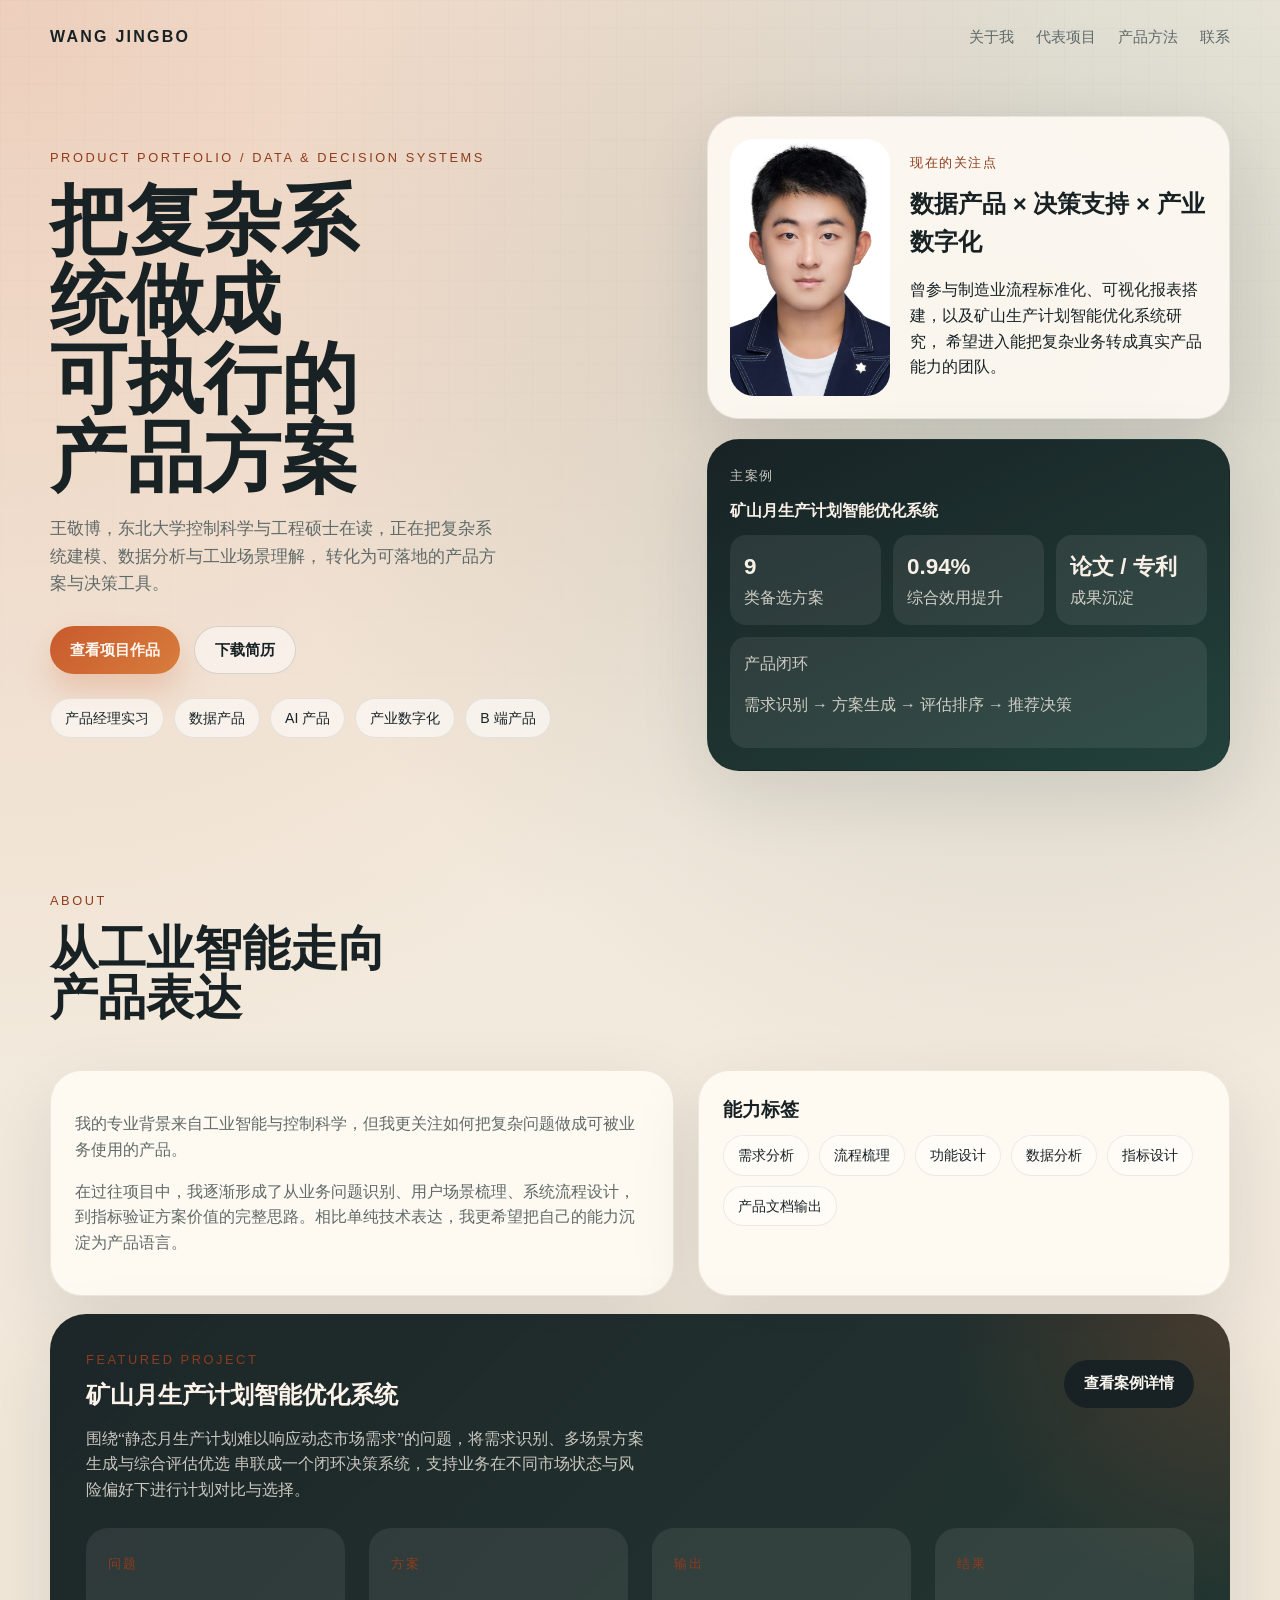
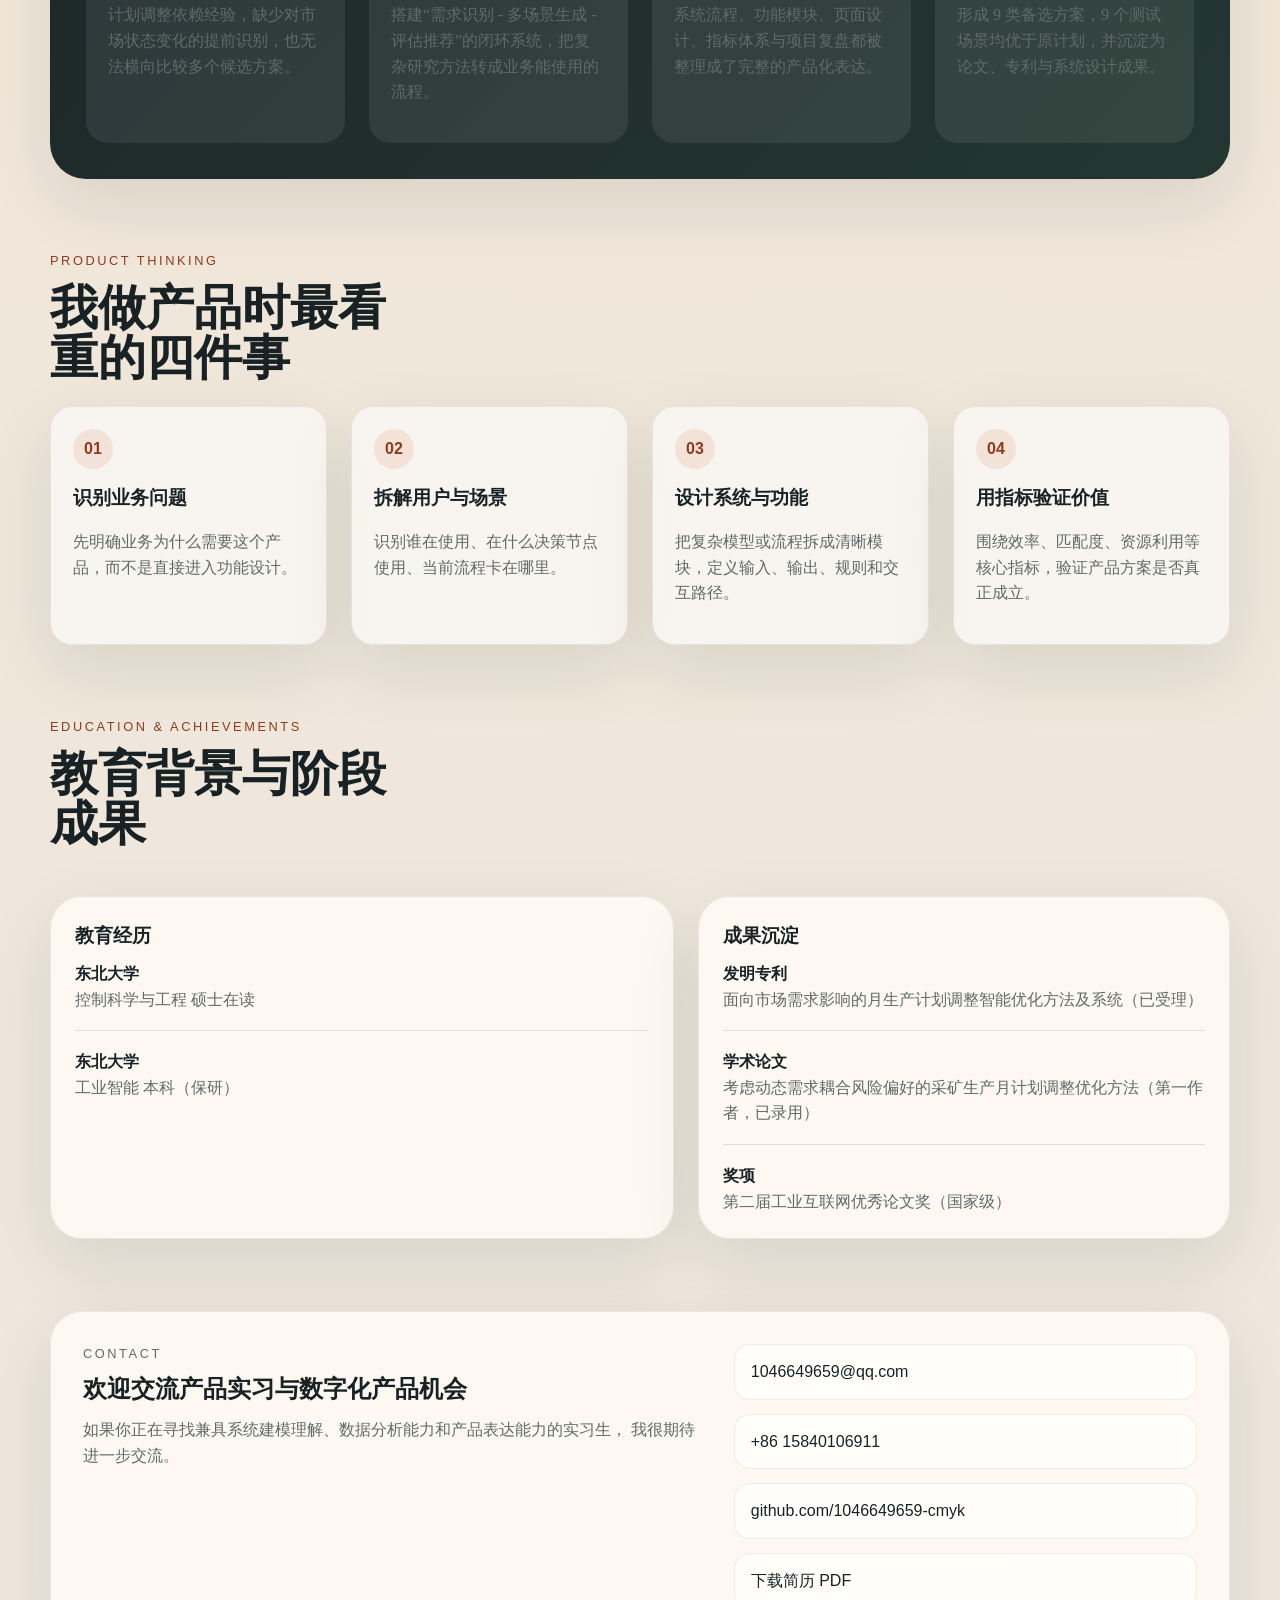
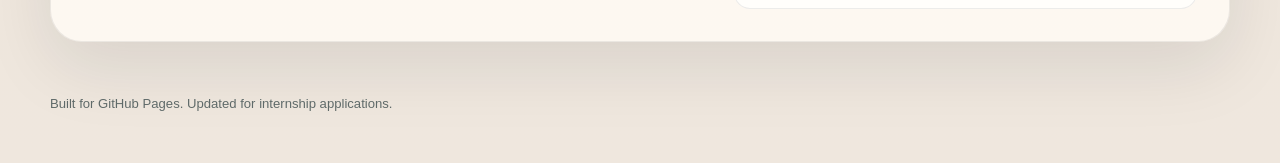
==== index.html @ a42368a0 "Initial portfolio site" ====
<!DOCTYPE html>
<html lang="zh-CN">
<head>
  <meta charset="UTF-8">
  <meta name="viewport" content="width=device-width, initial-scale=1.0">
  <title>王敬博 | 产品作品主页</title>
  <meta name="description" content="王敬博的产品作品主页，聚焦数据产品、AI 产品与产业数字化产品。">
  <link rel="stylesheet" href="styles.css">
</head>
<body class="site-home">
  <div class="page-shell">
    <header class="site-header">
      <a class="brand" href="#top">Wang Jingbo</a>
      <nav class="site-nav" aria-label="主导航">
        <a href="#about">关于我</a>
        <a href="#project">代表项目</a>
        <a href="#thinking">产品方法</a>
        <a href="#contact">联系</a>
      </nav>
    </header>

    <main id="top">
      <section class="hero section-grid">
        <div class="hero-copy">
          <p class="eyebrow">Product Portfolio / Data &amp; Decision Systems</p>
          <h1>把复杂系统做成<br>可执行的产品方案</h1>
          <p class="hero-summary">
            王敬博，东北大学控制科学与工程硕士在读，正在把复杂系统建模、数据分析与工业场景理解，
            转化为可落地的产品方案与决策工具。
          </p>
          <div class="hero-actions">
            <a class="button button-primary" href="#project">查看项目作品</a>
            <a class="button button-secondary" href="Resume.pdf" target="_blank" rel="noreferrer">下载简历</a>
          </div>
          <ul class="tag-list" aria-label="方向标签">
            <li>产品经理实习</li>
            <li>数据产品</li>
            <li>AI 产品</li>
            <li>产业数字化</li>
            <li>B 端产品</li>
          </ul>
        </div>

        <div class="hero-panel">
          <article class="profile-card">
            <img src="assets/images/headshot.jpg" alt="王敬博头像">
            <div>
              <p class="card-kicker">现在的关注点</p>
              <h2>数据产品 × 决策支持 × 产业数字化</h2>
              <p>
                曾参与制造业流程标准化、可视化报表搭建，以及矿山生产计划智能优化系统研究，
                希望进入能把复杂业务转成真实产品能力的团队。
              </p>
            </div>
          </article>

          <article class="signal-board">
            <div class="signal-card">
              <span>主案例</span>
              <strong>矿山月生产计划智能优化系统</strong>
            </div>
            <div class="metric-strip">
              <div>
                <strong>9</strong>
                <span>类备选方案</span>
              </div>
              <div>
                <strong>0.94%</strong>
                <span>综合效用提升</span>
              </div>
              <div>
                <strong>论文 / 专利</strong>
                <span>成果沉淀</span>
              </div>
            </div>
            <div class="flow-card">
              <span>产品闭环</span>
              <p>需求识别 → 方案生成 → 评估排序 → 推荐决策</p>
            </div>
          </article>
        </div>
      </section>

      <section class="section-grid content-section" id="about">
        <div class="section-intro">
          <p class="eyebrow">About</p>
          <h2>从工业智能走向产品表达</h2>
        </div>
        <div class="content-columns">
          <article class="text-card">
            <p>
              我的专业背景来自工业智能与控制科学，但我更关注如何把复杂问题做成可被业务使用的产品。
            </p>
            <p>
              在过往项目中，我逐渐形成了从业务问题识别、用户场景梳理、系统流程设计，
              到指标验证方案价值的完整思路。相比单纯技术表达，我更希望把自己的能力沉淀为产品语言。
            </p>
          </article>
          <article class="skills-card">
            <h3>能力标签</h3>
            <ul class="skill-grid">
              <li>需求分析</li>
              <li>流程梳理</li>
              <li>功能设计</li>
              <li>数据分析</li>
              <li>指标设计</li>
              <li>产品文档输出</li>
            </ul>
          </article>
        </div>
      </section>

      <section class="featured-project" id="project">
        <div class="featured-header">
          <div>
            <p class="eyebrow">Featured Project</p>
            <h2>矿山月生产计划智能优化系统</h2>
          </div>
          <a class="button button-dark" href="projects/mining-case.html">查看案例详情</a>
        </div>
        <p class="featured-summary">
          围绕“静态月生产计划难以响应动态市场需求”的问题，将需求识别、多场景方案生成与综合评估优选
          串联成一个闭环决策系统，支持业务在不同市场状态与风险偏好下进行计划对比与选择。
        </p>
        <div class="project-grid">
          <article>
            <span>问题</span>
            <p>计划调整依赖经验，缺少对市场状态变化的提前识别，也无法横向比较多个候选方案。</p>
          </article>
          <article>
            <span>方案</span>
            <p>搭建“需求识别 - 多场景生成 - 评估推荐”的闭环系统，把复杂研究方法转成业务能使用的流程。</p>
          </article>
          <article>
            <span>输出</span>
            <p>系统流程、功能模块、页面设计、指标体系与项目复盘都被整理成了完整的产品化表达。</p>
          </article>
          <article>
            <span>结果</span>
            <p>形成 9 类备选方案，9 个测试场景均优于原计划，并沉淀为论文、专利与系统设计成果。</p>
          </article>
        </div>
      </section>

      <section class="content-section" id="thinking">
        <div class="section-intro">
          <p class="eyebrow">Product Thinking</p>
          <h2>我做产品时最看重的四件事</h2>
        </div>
        <div class="thinking-grid">
          <article>
            <span>01</span>
            <h3>识别业务问题</h3>
            <p>先明确业务为什么需要这个产品，而不是直接进入功能设计。</p>
          </article>
          <article>
            <span>02</span>
            <h3>拆解用户与场景</h3>
            <p>识别谁在使用、在什么决策节点使用、当前流程卡在哪里。</p>
          </article>
          <article>
            <span>03</span>
            <h3>设计系统与功能</h3>
            <p>把复杂模型或流程拆成清晰模块，定义输入、输出、规则和交互路径。</p>
          </article>
          <article>
            <span>04</span>
            <h3>用指标验证价值</h3>
            <p>围绕效率、匹配度、资源利用等核心指标，验证产品方案是否真正成立。</p>
          </article>
        </div>
      </section>

      <section class="section-grid content-section">
        <div class="section-intro">
          <p class="eyebrow">Education &amp; Achievements</p>
          <h2>教育背景与阶段成果</h2>
        </div>
        <div class="content-columns">
          <article class="timeline-card">
            <h3>教育经历</h3>
            <div class="timeline-item">
              <strong>东北大学</strong>
              <span>控制科学与工程 硕士在读</span>
            </div>
            <div class="timeline-item">
              <strong>东北大学</strong>
              <span>工业智能 本科（保研）</span>
            </div>
          </article>
          <article class="timeline-card">
            <h3>成果沉淀</h3>
            <div class="timeline-item">
              <strong>发明专利</strong>
              <span>面向市场需求影响的月生产计划调整智能优化方法及系统（已受理）</span>
            </div>
            <div class="timeline-item">
              <strong>学术论文</strong>
              <span>考虑动态需求耦合风险偏好的采矿生产月计划调整优化方法（第一作者，已录用）</span>
            </div>
            <div class="timeline-item">
              <strong>奖项</strong>
              <span>第二届工业互联网优秀论文奖（国家级）</span>
            </div>
          </article>
        </div>
      </section>

      <section class="contact-panel" id="contact">
        <div>
          <p class="eyebrow">Contact</p>
          <h2>欢迎交流产品实习与数字化产品机会</h2>
          <p>
            如果你正在寻找兼具系统建模理解、数据分析能力和产品表达能力的实习生，
            我很期待进一步交流。
          </p>
        </div>
        <div class="contact-list">
          <a href="mailto:1046649659@qq.com">1046649659@qq.com</a>
          <a href="tel:+8615840106911">+86 15840106911</a>
          <a href="https://github.com/1046649659-cmyk" target="_blank" rel="noreferrer">github.com/1046649659-cmyk</a>
          <a href="Resume.pdf" target="_blank" rel="noreferrer">下载简历 PDF</a>
        </div>
      </section>
    </main>

    <footer class="site-footer">
      <p>Built for GitHub Pages. Updated for internship applications.</p>
    </footer>
  </div>
</body>
</html>
---- styles.css ----
:root {
  --bg: #f3ede3;
  --bg-soft: #faf6ef;
  --ink: #182225;
  --muted: #5f6a69;
  --line: rgba(24, 34, 37, 0.12);
  --card: rgba(255, 251, 244, 0.88);
  --accent: #c85a2d;
  --accent-deep: #8f3c1c;
  --accent-soft: rgba(200, 90, 45, 0.12);
  --forest: #23443c;
  --forest-soft: rgba(35, 68, 60, 0.12);
  --shadow: 0 24px 70px rgba(24, 34, 37, 0.1);
  --radius-xl: 32px;
  --radius-lg: 22px;
  --radius-md: 16px;
  --content-width: 1180px;
  --font-display: "Avenir Next", "PingFang SC", "Hiragino Sans GB", "Microsoft YaHei", sans-serif;
  --font-body: "Iowan Old Style", "Songti SC", "STSong", serif;
}

* {
  box-sizing: border-box;
}

html {
  scroll-behavior: smooth;
}

body {
  margin: 0;
  color: var(--ink);
  background:
    radial-gradient(circle at top left, rgba(200, 90, 45, 0.22), transparent 30%),
    radial-gradient(circle at 80% 10%, rgba(35, 68, 60, 0.18), transparent 24%),
    linear-gradient(180deg, #f7f0e4 0%, #f0e7d9 44%, #efe7de 100%);
  font-family: var(--font-body);
  line-height: 1.6;
}

body::before {
  content: "";
  position: fixed;
  inset: 0;
  background-image:
    linear-gradient(rgba(24, 34, 37, 0.04) 1px, transparent 1px),
    linear-gradient(90deg, rgba(24, 34, 37, 0.04) 1px, transparent 1px);
  background-size: 28px 28px;
  mask-image: linear-gradient(180deg, rgba(0, 0, 0, 0.32), transparent 90%);
  pointer-events: none;
}

a {
  color: inherit;
  text-decoration: none;
}

img {
  display: block;
  max-width: 100%;
}

.page-shell {
  width: min(calc(100% - 40px), var(--content-width));
  margin: 0 auto;
  position: relative;
  z-index: 1;
}

.site-header,
.hero,
.content-section,
.featured-project,
.contact-panel,
.case-hero,
.case-section,
.site-footer {
  animation: rise-in 680ms ease both;
}

.site-header {
  display: flex;
  justify-content: space-between;
  align-items: center;
  padding: 24px 0 10px;
}

.brand {
  font-family: var(--font-display);
  font-size: 1rem;
  font-weight: 800;
  letter-spacing: 0.14em;
  text-transform: uppercase;
}

.site-nav {
  display: flex;
  gap: 22px;
  font-family: var(--font-display);
  font-size: 0.95rem;
}

.site-nav a {
  position: relative;
  color: var(--muted);
}

.site-nav a::after {
  content: "";
  position: absolute;
  left: 0;
  bottom: -6px;
  width: 100%;
  height: 2px;
  background: var(--accent);
  transform: scaleX(0);
  transform-origin: left;
  transition: transform 220ms ease;
}

.site-nav a:hover::after,
.site-nav a:focus-visible::after {
  transform: scaleX(1);
}

.section-grid,
.content-columns,
.project-grid,
.thinking-grid,
.goal-grid,
.solution-grid,
.module-grid,
.case-columns {
  display: grid;
  gap: 24px;
}

.hero,
.case-hero {
  padding: 56px 0 48px;
  align-items: center;
}

.hero {
  grid-template-columns: 1.15fr 0.95fr;
}

.hero-copy h1,
.case-copy h1,
.section-intro h2,
.featured-header h2,
.contact-panel h2 {
  font-family: var(--font-display);
  margin: 0;
  line-height: 1.03;
}

.hero-copy h1 {
  font-size: clamp(2.8rem, 6vw, 5.5rem);
  max-width: 9ch;
}

.hero-summary,
.featured-summary,
.case-subtitle,
.contact-panel p,
.text-card p,
.flow-panel p,
.board-card p,
.project-grid p,
.thinking-grid p,
.goal-grid p,
.module-grid p,
.bullet-card li {
  color: var(--muted);
}

.eyebrow {
  margin: 0 0 12px;
  color: var(--accent-deep);
  font-family: var(--font-display);
  font-size: 0.8rem;
  letter-spacing: 0.2em;
  text-transform: uppercase;
}

.hero-summary {
  max-width: 52ch;
  margin: 18px 0 28px;
  font-size: 1.08rem;
}

.hero-actions {
  display: flex;
  flex-wrap: wrap;
  gap: 14px;
  margin-bottom: 24px;
}

.button {
  display: inline-flex;
  align-items: center;
  justify-content: center;
  min-height: 48px;
  padding: 0 20px;
  border-radius: 999px;
  font-family: var(--font-display);
  font-size: 0.95rem;
  font-weight: 700;
  transition: transform 180ms ease, box-shadow 180ms ease, background 180ms ease;
}

.button:hover,
.button:focus-visible {
  transform: translateY(-2px);
}

.button-primary {
  color: #fff7f0;
  background: linear-gradient(135deg, var(--accent), #d87d3c);
  box-shadow: 0 16px 30px rgba(200, 90, 45, 0.22);
}

.button-secondary {
  border: 1px solid rgba(24, 34, 37, 0.14);
  background: rgba(255, 255, 255, 0.5);
}

.button-dark {
  color: #f9f5ef;
  background: var(--ink);
}

.tag-list,
.skill-grid,
.contact-list,
.board-card ul,
.bullet-card ul {
  list-style: none;
  padding: 0;
  margin: 0;
}

.tag-list {
  display: flex;
  flex-wrap: wrap;
  gap: 10px;
}

.tag-list li,
.skill-grid li {
  padding: 8px 14px;
  border-radius: 999px;
  border: 1px solid rgba(24, 34, 37, 0.08);
  background: rgba(255, 255, 255, 0.55);
  font-family: var(--font-display);
  font-size: 0.88rem;
}

.hero-panel,
.case-board {
  display: grid;
  gap: 20px;
}

.profile-card,
.signal-board,
.text-card,
.skills-card,
.timeline-card,
.contact-panel,
.board-card,
.bullet-card,
.flow-panel {
  background: var(--card);
  border: 1px solid rgba(24, 34, 37, 0.08);
  border-radius: var(--radius-xl);
  box-shadow: var(--shadow);
}

.profile-card {
  display: grid;
  grid-template-columns: 160px 1fr;
  gap: 20px;
  padding: 22px;
}

.profile-card img {
  width: 100%;
  height: 100%;
  min-height: 220px;
  object-fit: cover;
  border-radius: 24px;
}

.card-kicker,
.signal-card span,
.project-grid span,
.goal-grid span,
.board-card span {
  display: inline-block;
  margin-bottom: 12px;
  color: var(--accent-deep);
  font-family: var(--font-display);
  font-size: 0.82rem;
  letter-spacing: 0.12em;
  text-transform: uppercase;
}

.profile-card h2,
.signal-card strong,
.text-card h3,
.skills-card h3,
.timeline-card h3,
.bullet-card h3,
.flow-panel h3 {
  margin: 0 0 10px;
  font-family: var(--font-display);
}

.signal-board {
  padding: 22px;
  background:
    linear-gradient(155deg, rgba(24, 34, 37, 0.95), rgba(35, 68, 60, 0.92)),
    var(--ink);
  color: #f8f0e6;
}

.signal-card strong,
.metric-strip strong,
.flow-card p {
  display: block;
}

.metric-strip {
  display: grid;
  grid-template-columns: repeat(3, 1fr);
  gap: 12px;
  margin: 12px 0;
}

.metric-strip div,
.flow-card {
  padding: 14px;
  border-radius: var(--radius-md);
  background: rgba(255, 255, 255, 0.08);
}

.metric-strip strong {
  font-family: var(--font-display);
  font-size: 1.4rem;
}

.metric-strip span,
.flow-card span,
.flow-card p,
.signal-board span {
  color: rgba(248, 240, 230, 0.8);
}

.content-section,
.featured-project,
.case-section {
  padding: 72px 0 0;
}

.section-intro {
  margin-bottom: 24px;
}

.section-intro h2 {
  font-size: clamp(1.9rem, 4vw, 3rem);
  max-width: 14ch;
}

.content-columns {
  grid-template-columns: 1.08fr 0.92fr;
}

.text-card,
.skills-card,
.timeline-card,
.bullet-card {
  padding: 24px;
}

.skill-grid {
  display: flex;
  flex-wrap: wrap;
  gap: 10px;
}

.featured-project {
  margin-top: 18px;
  padding: 36px;
  border-radius: 36px;
  background:
    radial-gradient(circle at top right, rgba(200, 90, 45, 0.22), transparent 22%),
    linear-gradient(135deg, rgba(24, 34, 37, 0.98), rgba(27, 47, 42, 0.96));
  color: #fbf3e9;
  box-shadow: var(--shadow);
}

.featured-header {
  display: flex;
  justify-content: space-between;
  align-items: end;
  gap: 16px;
}

.featured-summary {
  max-width: 70ch;
  margin: 18px 0 26px;
  color: rgba(251, 243, 233, 0.78);
}

.project-grid {
  grid-template-columns: repeat(4, 1fr);
}

.project-grid article,
.thinking-grid article,
.goal-grid article,
.solution-grid article,
.module-grid article {
  padding: 22px;
  border-radius: var(--radius-lg);
}

.project-grid article {
  background: rgba(255, 255, 255, 0.08);
}

.thinking-grid {
  grid-template-columns: repeat(4, 1fr);
}

.thinking-grid article {
  background: rgba(255, 255, 255, 0.56);
  border: 1px solid rgba(24, 34, 37, 0.08);
  box-shadow: var(--shadow);
}

.thinking-grid span {
  display: inline-flex;
  width: 40px;
  height: 40px;
  align-items: center;
  justify-content: center;
  border-radius: 50%;
  background: var(--accent-soft);
  color: var(--accent-deep);
  font-family: var(--font-display);
  font-weight: 800;
}

.thinking-grid h3,
.goal-grid strong,
.solution-grid strong,
.module-grid h3 {
  font-family: var(--font-display);
  margin: 14px 0 10px;
}

.timeline-item + .timeline-item {
  margin-top: 18px;
  padding-top: 18px;
  border-top: 1px solid var(--line);
}

.timeline-item strong,
.contact-list a,
.case-meta strong {
  display: block;
  font-family: var(--font-display);
}

.timeline-item span,
.case-meta span {
  color: var(--muted);
}

.contact-panel {
  margin: 72px 0 28px;
  padding: 32px;
  display: grid;
  grid-template-columns: 1.15fr 0.85fr;
  gap: 24px;
}

.contact-list {
  display: grid;
  gap: 14px;
  align-content: center;
}

.contact-list a {
  padding: 14px 16px;
  border-radius: var(--radius-md);
  background: rgba(255, 255, 255, 0.7);
  border: 1px solid rgba(24, 34, 37, 0.08);
}

.site-footer {
  padding: 10px 0 36px;
  color: var(--muted);
  font-family: var(--font-display);
  font-size: 0.82rem;
}

.case-hero {
  grid-template-columns: 1.2fr 0.8fr;
}

.case-subtitle {
  margin: 16px 0 28px;
  font-size: 1.08rem;
  max-width: 52ch;
}

.case-meta {
  display: grid;
  gap: 16px;
}

.case-meta div {
  padding: 18px 20px;
  border-radius: var(--radius-lg);
  border: 1px solid rgba(24, 34, 37, 0.08);
  background: rgba(255, 255, 255, 0.58);
}

.board-card {
  padding: 24px;
}

.board-highlight {
  background:
    linear-gradient(160deg, rgba(200, 90, 45, 0.95), rgba(143, 60, 28, 0.92)),
    var(--accent);
  color: #fff3e9;
}

.board-highlight span,
.board-highlight li {
  color: rgba(255, 243, 233, 0.92);
}

.board-card ul {
  display: grid;
  gap: 10px;
}

.case-columns {
  grid-template-columns: repeat(2, minmax(0, 1fr));
}

.case-accent .goal-grid article {
  background: linear-gradient(145deg, rgba(35, 68, 60, 0.95), rgba(24, 34, 37, 0.95));
  color: #f4ecdf;
}

.case-accent .goal-grid p,
.case-accent .goal-grid span {
  color: rgba(244, 236, 223, 0.8);
}

.goal-grid {
  grid-template-columns: repeat(2, minmax(0, 1fr));
}

.solution-grid {
  grid-template-columns: repeat(3, minmax(0, 1fr));
  margin-bottom: 24px;
}

.solution-grid article,
.module-grid article {
  background: rgba(255, 255, 255, 0.62);
  border: 1px solid rgba(24, 34, 37, 0.08);
  box-shadow: var(--shadow);
}

.flow-panel {
  padding: 24px;
}

.module-grid {
  grid-template-columns: repeat(3, minmax(0, 1fr));
}

.case-reflection {
  padding-bottom: 36px;
}

@keyframes rise-in {
  from {
    opacity: 0;
    transform: translateY(18px);
  }

  to {
    opacity: 1;
    transform: translateY(0);
  }
}

@media (max-width: 1080px) {
  .hero,
  .case-hero,
  .content-columns,
  .contact-panel,
  .case-columns {
    grid-template-columns: 1fr;
  }

  .project-grid,
  .thinking-grid,
  .module-grid {
    grid-template-columns: repeat(2, minmax(0, 1fr));
  }

  .solution-grid,
  .goal-grid {
    grid-template-columns: 1fr;
  }
}

@media (max-width: 760px) {
  .page-shell {
    width: min(calc(100% - 28px), var(--content-width));
  }

  .site-header {
    flex-direction: column;
    align-items: flex-start;
    gap: 14px;
  }

  .site-nav {
    flex-wrap: wrap;
    gap: 14px;
  }

  .hero,
  .case-hero {
    padding-top: 34px;
  }

  .hero-copy h1,
  .case-copy h1 {
    font-size: clamp(2.3rem, 12vw, 4rem);
  }

  .profile-card {
    grid-template-columns: 1fr;
  }

  .metric-strip,
  .project-grid,
  .thinking-grid,
  .module-grid {
    grid-template-columns: 1fr;
  }

  .featured-project {
    padding: 24px;
  }

  .featured-header {
    align-items: flex-start;
    flex-direction: column;
  }

  .contact-panel {
    padding: 24px;
  }
}
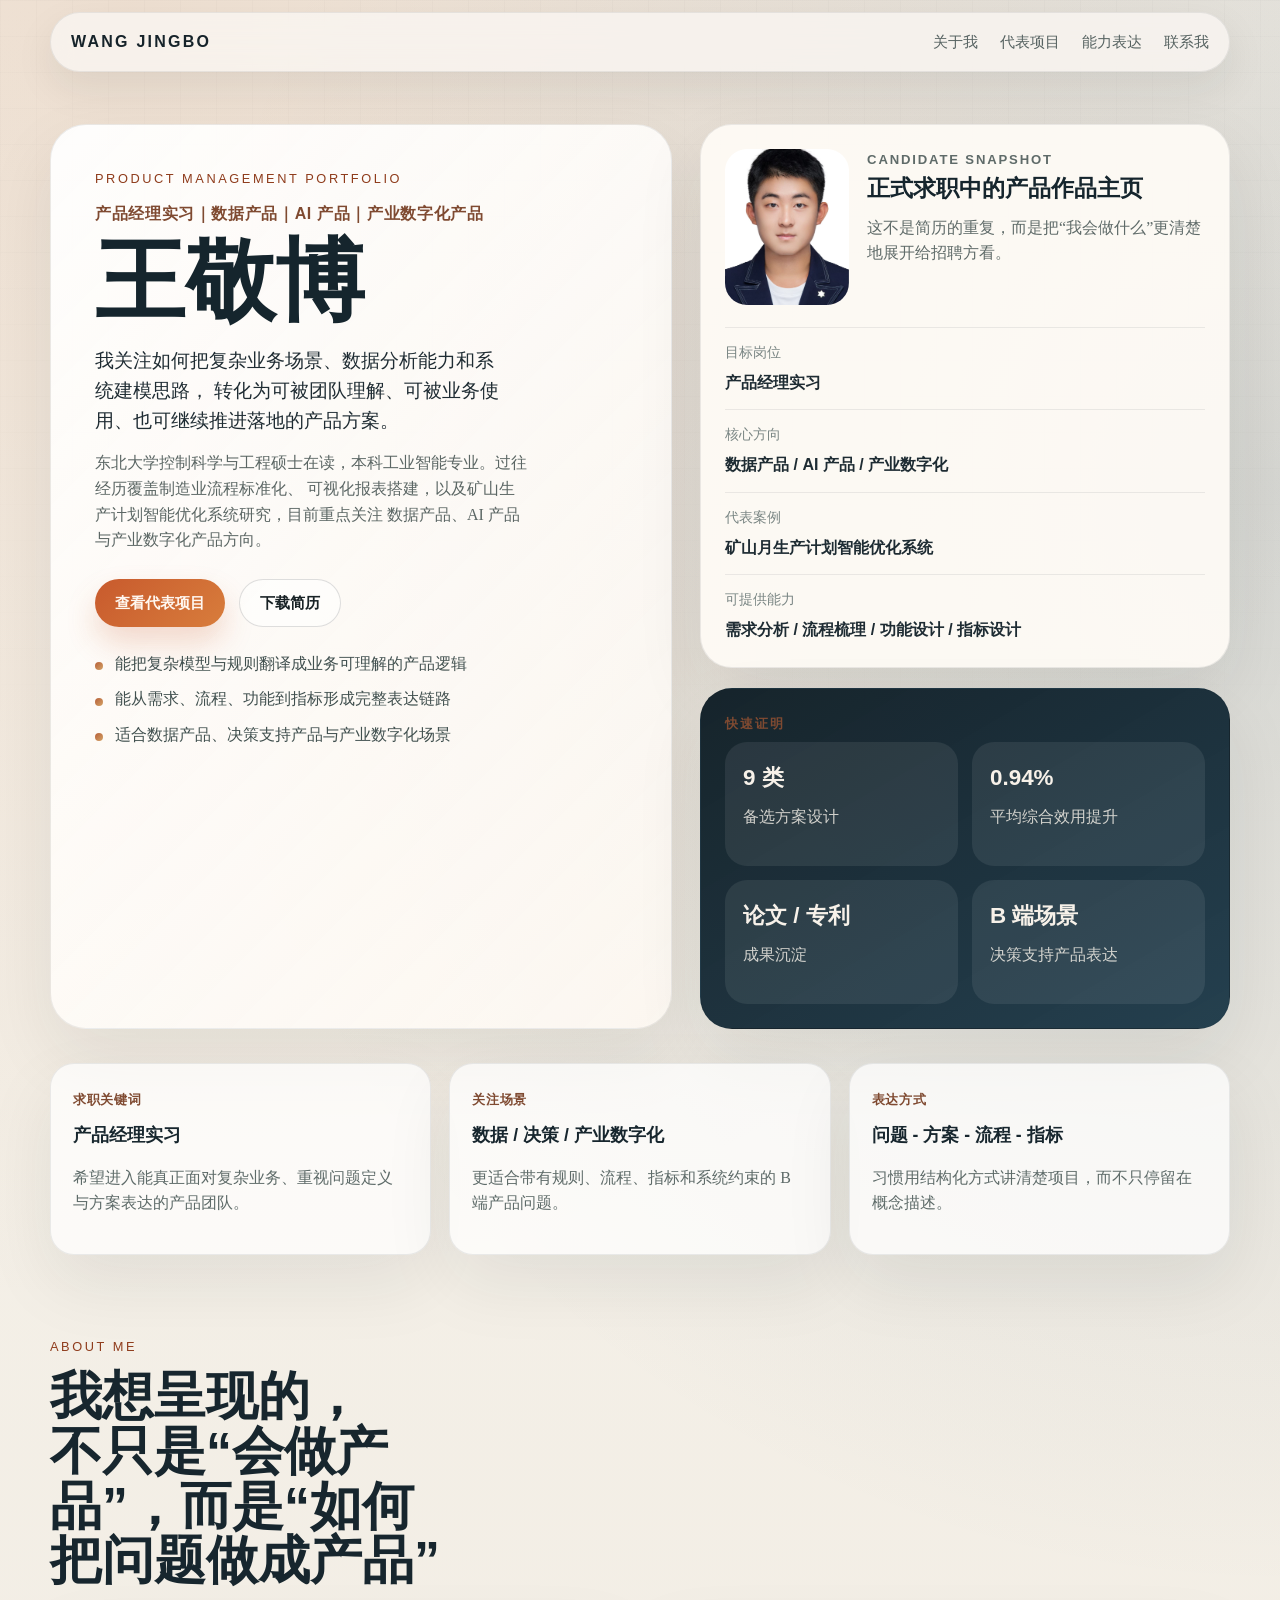
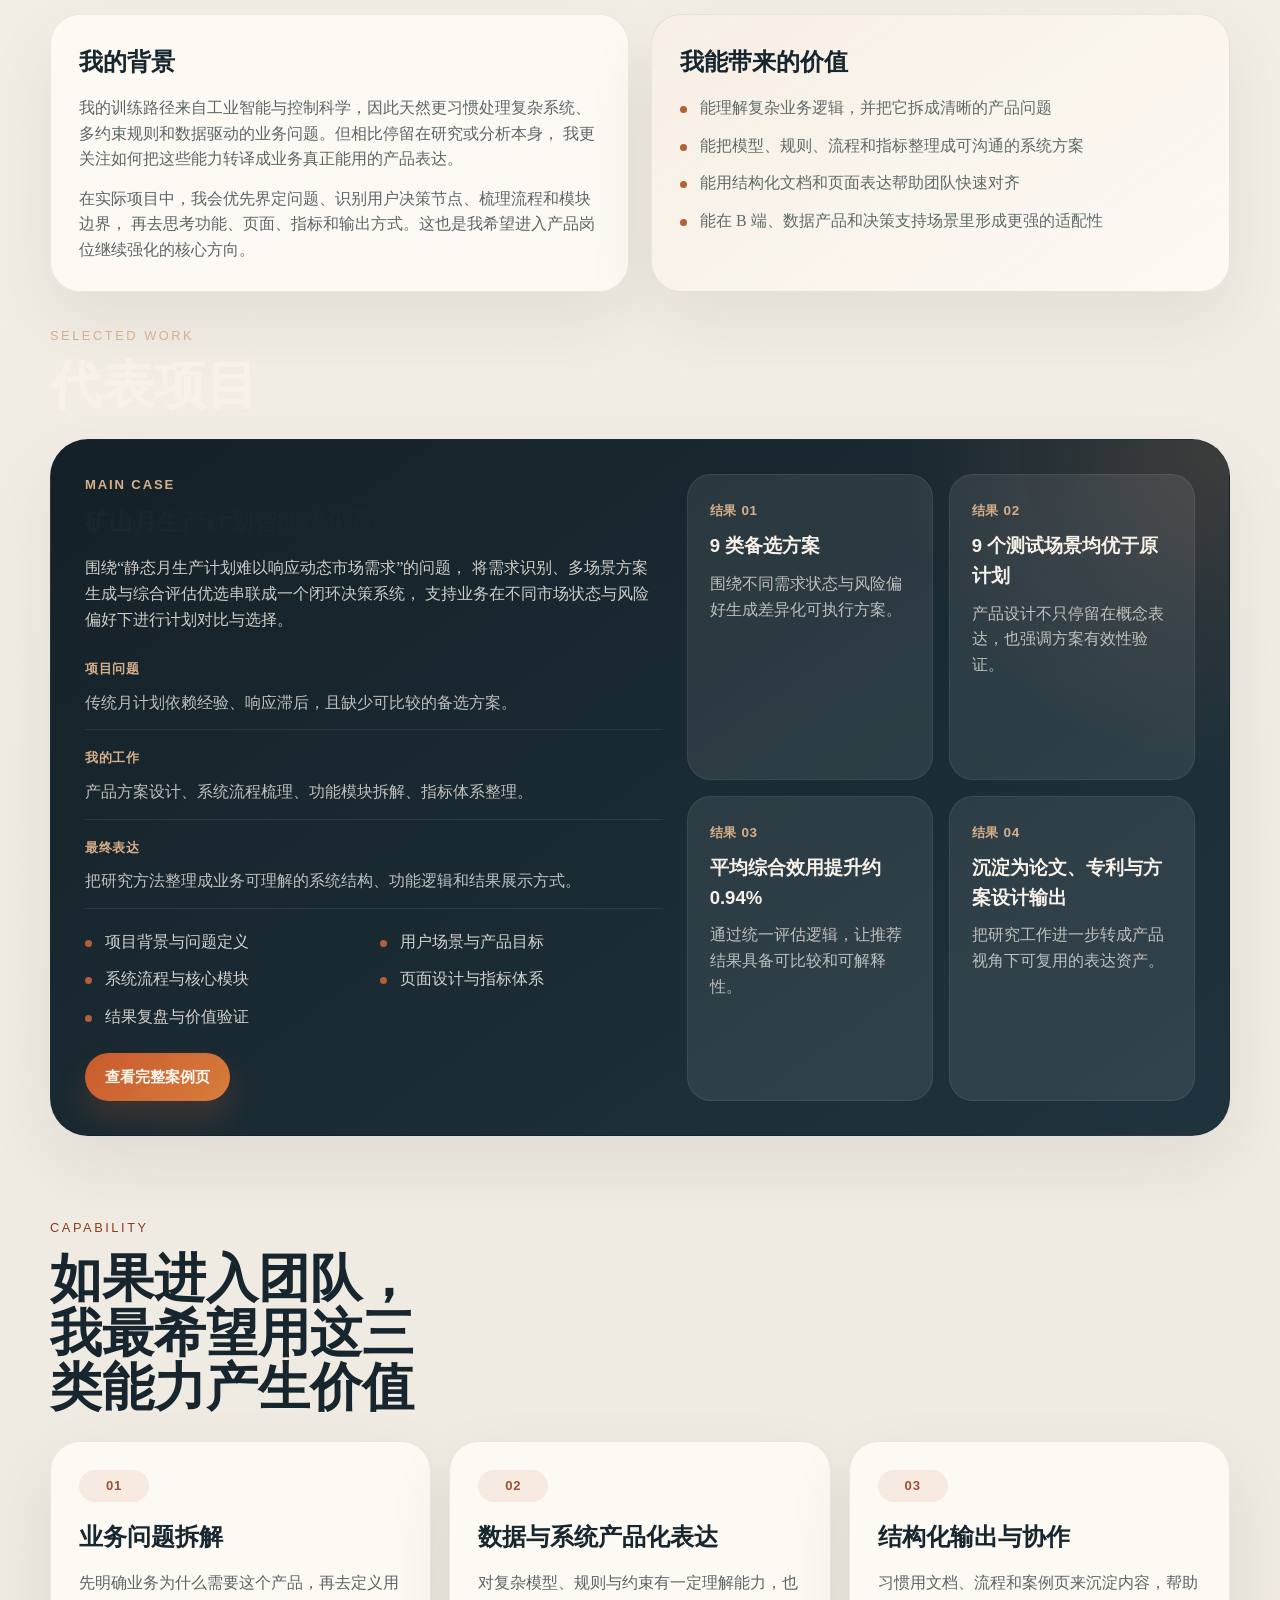
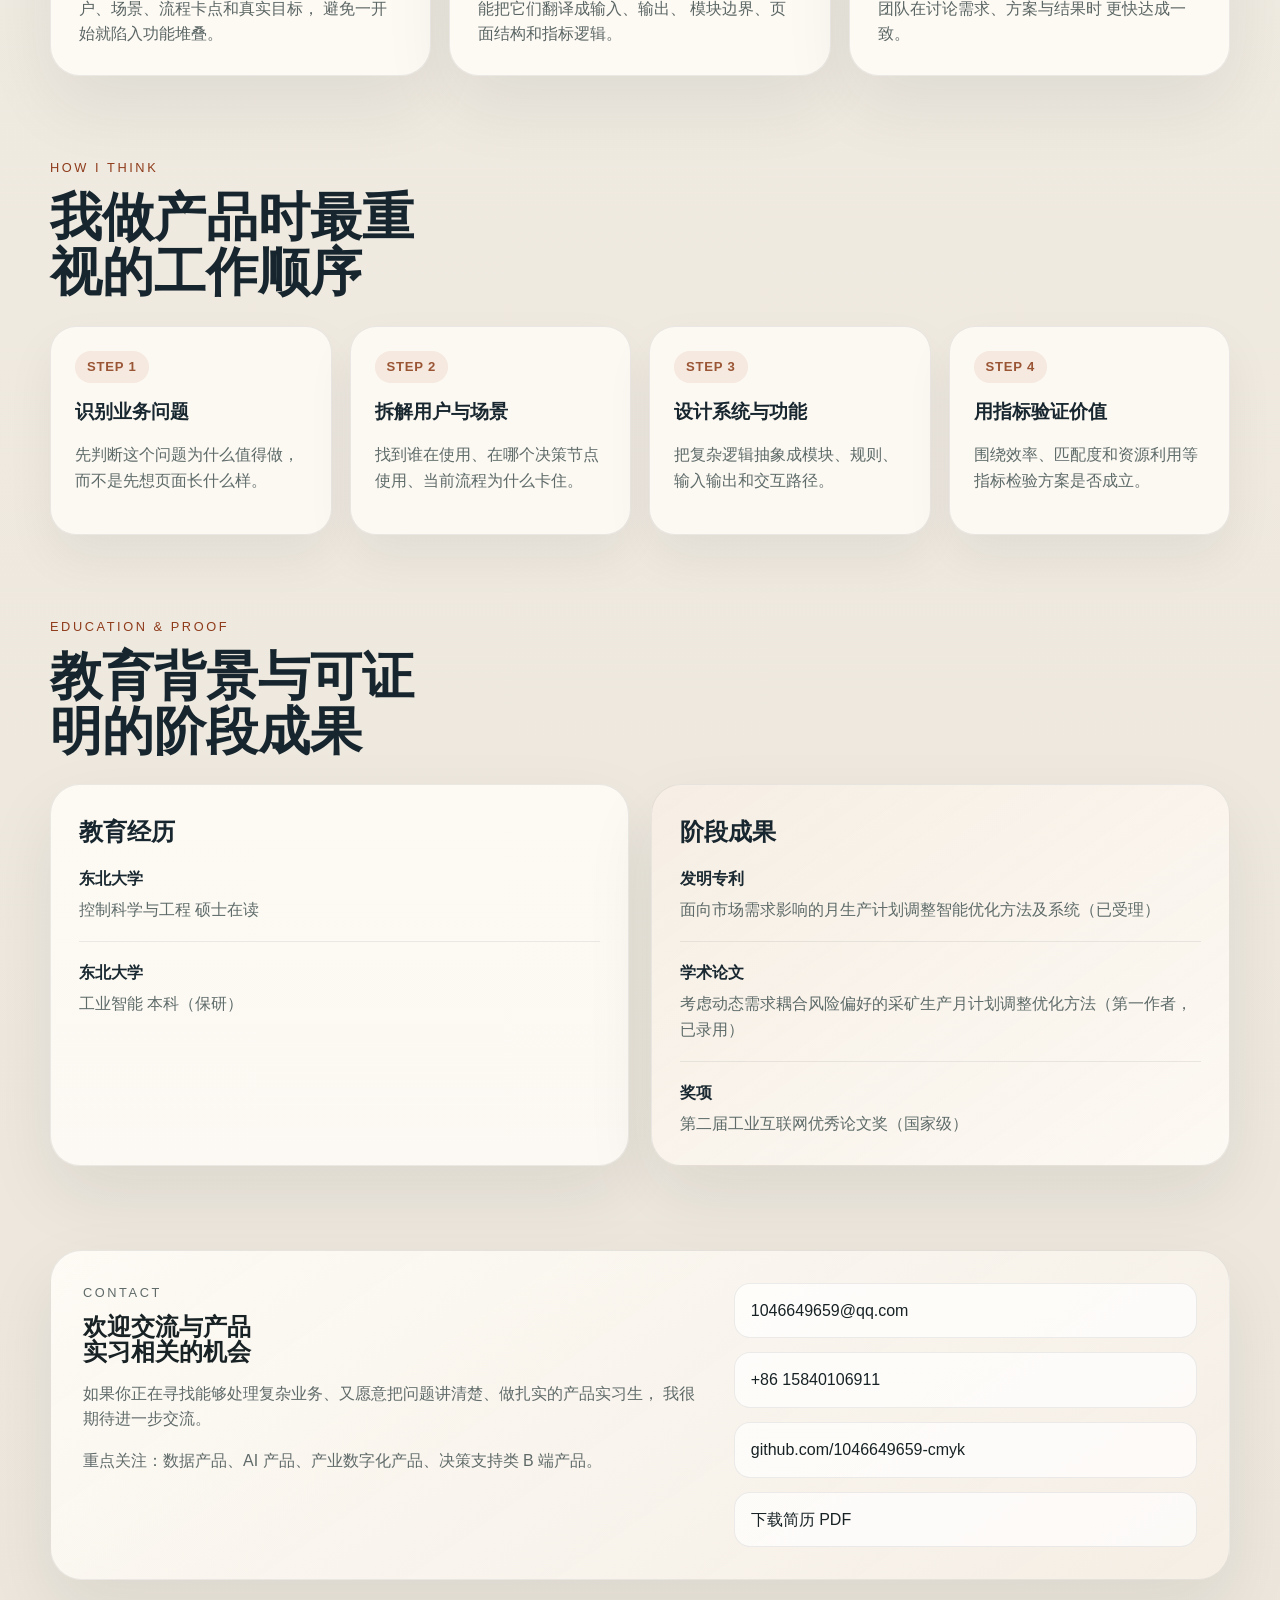
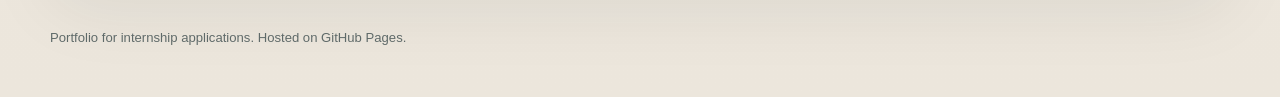
==== commit 5f48779c: "Refine homepage portfolio presentation" ====
--- a/index.html
+++ b/index.html
@@ -3,202 +3,313 @@
 <head>
   <meta charset="UTF-8">
   <meta name="viewport" content="width=device-width, initial-scale=1.0">
-  <title>王敬博 | 产品作品主页</title>
-  <meta name="description" content="王敬博的产品作品主页，聚焦数据产品、AI 产品与产业数字化产品。">
+  <title>王敬博 | 产品经理实习作品集</title>
+  <meta name="description" content="王敬博的产品经理实习作品集，聚焦数据产品、AI 产品与产业数字化产品。">
   <link rel="stylesheet" href="styles.css">
+  <link rel="stylesheet" href="home.css">
 </head>
 <body class="site-home">
   <div class="page-shell">
-    <header class="site-header">
+    <header class="site-header site-header-home">
       <a class="brand" href="#top">Wang Jingbo</a>
       <nav class="site-nav" aria-label="主导航">
         <a href="#about">关于我</a>
-        <a href="#project">代表项目</a>
-        <a href="#thinking">产品方法</a>
-        <a href="#contact">联系</a>
+        <a href="#selected-work">代表项目</a>
+        <a href="#capability">能力表达</a>
+        <a href="#contact">联系我</a>
       </nav>
     </header>
 
     <main id="top">
-      <section class="hero section-grid">
-        <div class="hero-copy">
-          <p class="eyebrow">Product Portfolio / Data &amp; Decision Systems</p>
-          <h1>把复杂系统做成<br>可执行的产品方案</h1>
-          <p class="hero-summary">
-            王敬博，东北大学控制科学与工程硕士在读，正在把复杂系统建模、数据分析与工业场景理解，
-            转化为可落地的产品方案与决策工具。
+      <section class="portfolio-hero">
+        <div class="hero-main">
+          <p class="eyebrow">Product Management Portfolio</p>
+          <p class="hero-role">产品经理实习｜数据产品｜AI 产品｜产业数字化产品</p>
+          <h1>王敬博</h1>
+          <p class="hero-lead">
+            我关注如何把复杂业务场景、数据分析能力和系统建模思路，
+            转化为可被团队理解、可被业务使用、也可继续推进落地的产品方案。
+          </p>
+          <p class="hero-support">
+            东北大学控制科学与工程硕士在读，本科工业智能专业。过往经历覆盖制造业流程标准化、
+            可视化报表搭建，以及矿山生产计划智能优化系统研究，目前重点关注
+            数据产品、AI 产品与产业数字化产品方向。
           </p>
           <div class="hero-actions">
-            <a class="button button-primary" href="#project">查看项目作品</a>
+            <a class="button button-primary" href="#selected-work">查看代表项目</a>
             <a class="button button-secondary" href="Resume.pdf" target="_blank" rel="noreferrer">下载简历</a>
           </div>
-          <ul class="tag-list" aria-label="方向标签">
-            <li>产品经理实习</li>
-            <li>数据产品</li>
-            <li>AI 产品</li>
-            <li>产业数字化</li>
-            <li>B 端产品</li>
+          <ul class="hero-strengths">
+            <li>能把复杂模型与规则翻译成业务可理解的产品逻辑</li>
+            <li>能从需求、流程、功能到指标形成完整表达链路</li>
+            <li>适合数据产品、决策支持产品与产业数字化场景</li>
           </ul>
         </div>
 
-        <div class="hero-panel">
-          <article class="profile-card">
-            <img src="assets/images/headshot.jpg" alt="王敬博头像">
-            <div>
-              <p class="card-kicker">现在的关注点</p>
-              <h2>数据产品 × 决策支持 × 产业数字化</h2>
-              <p>
-                曾参与制造业流程标准化、可视化报表搭建，以及矿山生产计划智能优化系统研究，
-                希望进入能把复杂业务转成真实产品能力的团队。
-              </p>
-            </div>
-          </article>
-
-          <article class="signal-board">
-            <div class="signal-card">
-              <span>主案例</span>
-              <strong>矿山月生产计划智能优化系统</strong>
-            </div>
-            <div class="metric-strip">
-              <div>
-                <strong>9</strong>
-                <span>类备选方案</span>
+        <aside class="hero-side">
+          <article class="candidate-card">
+            <div class="candidate-head">
+              <img src="assets/images/headshot.jpg" alt="王敬博头像">
+              <div>
+                <p class="candidate-kicker">Candidate Snapshot</p>
+                <h2>正式求职中的产品作品主页</h2>
+                <p>这不是简历的重复，而是把“我会做什么”更清楚地展开给招聘方看。</p>
+              </div>
+            </div>
+            <dl class="candidate-facts">
+              <div>
+                <dt>目标岗位</dt>
+                <dd>产品经理实习</dd>
+              </div>
+              <div>
+                <dt>核心方向</dt>
+                <dd>数据产品 / AI 产品 / 产业数字化</dd>
+              </div>
+              <div>
+                <dt>代表案例</dt>
+                <dd>矿山月生产计划智能优化系统</dd>
+              </div>
+              <div>
+                <dt>可提供能力</dt>
+                <dd>需求分析 / 流程梳理 / 功能设计 / 指标设计</dd>
+              </div>
+            </dl>
+          </article>
+
+          <article class="evidence-board">
+            <p class="board-label">快速证明</p>
+            <div class="evidence-grid">
+              <div>
+                <strong>9 类</strong>
+                <span>备选方案设计</span>
               </div>
               <div>
                 <strong>0.94%</strong>
-                <span>综合效用提升</span>
+                <span>平均综合效用提升</span>
               </div>
               <div>
                 <strong>论文 / 专利</strong>
                 <span>成果沉淀</span>
               </div>
-            </div>
-            <div class="flow-card">
-              <span>产品闭环</span>
-              <p>需求识别 → 方案生成 → 评估排序 → 推荐决策</p>
-            </div>
-          </article>
-        </div>
-      </section>
-
-      <section class="section-grid content-section" id="about">
-        <div class="section-intro">
-          <p class="eyebrow">About</p>
-          <h2>从工业智能走向产品表达</h2>
-        </div>
-        <div class="content-columns">
-          <article class="text-card">
-            <p>
-              我的专业背景来自工业智能与控制科学，但我更关注如何把复杂问题做成可被业务使用的产品。
-            </p>
-            <p>
-              在过往项目中，我逐渐形成了从业务问题识别、用户场景梳理、系统流程设计，
-              到指标验证方案价值的完整思路。相比单纯技术表达，我更希望把自己的能力沉淀为产品语言。
-            </p>
-          </article>
-          <article class="skills-card">
-            <h3>能力标签</h3>
-            <ul class="skill-grid">
-              <li>需求分析</li>
-              <li>流程梳理</li>
-              <li>功能设计</li>
-              <li>数据分析</li>
-              <li>指标设计</li>
-              <li>产品文档输出</li>
+              <div>
+                <strong>B 端场景</strong>
+                <span>决策支持产品表达</span>
+              </div>
+            </div>
+          </article>
+        </aside>
+      </section>
+
+      <section class="snapshot-strip" aria-label="个人概览">
+        <article>
+          <span>求职关键词</span>
+          <strong>产品经理实习</strong>
+          <p>希望进入能真正面对复杂业务、重视问题定义与方案表达的产品团队。</p>
+        </article>
+        <article>
+          <span>关注场景</span>
+          <strong>数据 / 决策 / 产业数字化</strong>
+          <p>更适合带有规则、流程、指标和系统约束的 B 端产品问题。</p>
+        </article>
+        <article>
+          <span>表达方式</span>
+          <strong>问题 - 方案 - 流程 - 指标</strong>
+          <p>习惯用结构化方式讲清楚项目，而不只停留在概念描述。</p>
+        </article>
+      </section>
+
+      <section class="portfolio-section" id="about">
+        <div class="section-heading">
+          <p class="eyebrow">About Me</p>
+          <h2>我想呈现的，不只是“会做产品”，而是“如何把问题做成产品”</h2>
+        </div>
+        <div class="about-grid">
+          <article class="panel">
+            <h3>我的背景</h3>
+            <p>
+              我的训练路径来自工业智能与控制科学，因此天然更习惯处理复杂系统、
+              多约束规则和数据驱动的业务问题。但相比停留在研究或分析本身，
+              我更关注如何把这些能力转译成业务真正能用的产品表达。
+            </p>
+            <p>
+              在实际项目中，我会优先界定问题、识别用户决策节点、梳理流程和模块边界，
+              再去思考功能、页面、指标和输出方式。这也是我希望进入产品岗位继续强化的核心方向。
+            </p>
+          </article>
+
+          <article class="panel panel-soft">
+            <h3>我能带来的价值</h3>
+            <ul class="value-list">
+              <li>能理解复杂业务逻辑，并把它拆成清晰的产品问题</li>
+              <li>能把模型、规则、流程和指标整理成可沟通的系统方案</li>
+              <li>能用结构化文档和页面表达帮助团队快速对齐</li>
+              <li>能在 B 端、数据产品和决策支持场景里形成更强的适配性</li>
             </ul>
           </article>
         </div>
       </section>
 
-      <section class="featured-project" id="project">
-        <div class="featured-header">
-          <div>
-            <p class="eyebrow">Featured Project</p>
-            <h2>矿山月生产计划智能优化系统</h2>
+      <section class="portfolio-section section-dark" id="selected-work">
+        <div class="section-heading section-heading-light">
+          <p class="eyebrow">Selected Work</p>
+          <h2>代表项目</h2>
+        </div>
+
+        <div class="case-spotlight">
+          <div class="case-copy">
+            <p class="case-tag">Main Case</p>
+            <h3>矿山月生产计划智能优化系统</h3>
+            <p class="case-summary">
+              围绕“静态月生产计划难以响应动态市场需求”的问题，
+              将需求识别、多场景方案生成与综合评估优选串联成一个闭环决策系统，
+              支持业务在不同市场状态与风险偏好下进行计划对比与选择。
+            </p>
+
+            <div class="case-outline">
+              <div>
+                <span>项目问题</span>
+                <p>传统月计划依赖经验、响应滞后，且缺少可比较的备选方案。</p>
+              </div>
+              <div>
+                <span>我的工作</span>
+                <p>产品方案设计、系统流程梳理、功能模块拆解、指标体系整理。</p>
+              </div>
+              <div>
+                <span>最终表达</span>
+                <p>把研究方法整理成业务可理解的系统结构、功能逻辑和结果展示方式。</p>
+              </div>
+            </div>
+
+            <ul class="artifact-list">
+              <li>项目背景与问题定义</li>
+              <li>用户场景与产品目标</li>
+              <li>系统流程与核心模块</li>
+              <li>页面设计与指标体系</li>
+              <li>结果复盘与价值验证</li>
+            </ul>
+
+            <a class="button button-primary" href="projects/mining-case.html">查看完整案例页</a>
           </div>
-          <a class="button button-dark" href="projects/mining-case.html">查看案例详情</a>
-        </div>
-        <p class="featured-summary">
-          围绕“静态月生产计划难以响应动态市场需求”的问题，将需求识别、多场景方案生成与综合评估优选
-          串联成一个闭环决策系统，支持业务在不同市场状态与风险偏好下进行计划对比与选择。
-        </p>
-        <div class="project-grid">
+
+          <div class="case-impact">
+            <article>
+              <span>结果 01</span>
+              <strong>9 类备选方案</strong>
+              <p>围绕不同需求状态与风险偏好生成差异化可执行方案。</p>
+            </article>
+            <article>
+              <span>结果 02</span>
+              <strong>9 个测试场景均优于原计划</strong>
+              <p>产品设计不只停留在概念表达，也强调方案有效性验证。</p>
+            </article>
+            <article>
+              <span>结果 03</span>
+              <strong>平均综合效用提升约 0.94%</strong>
+              <p>通过统一评估逻辑，让推荐结果具备可比较和可解释性。</p>
+            </article>
+            <article>
+              <span>结果 04</span>
+              <strong>沉淀为论文、专利与方案设计输出</strong>
+              <p>把研究工作进一步转成产品视角下可复用的表达资产。</p>
+            </article>
+          </div>
+        </div>
+      </section>
+
+      <section class="portfolio-section" id="capability">
+        <div class="section-heading">
+          <p class="eyebrow">Capability</p>
+          <h2>如果进入团队，我最希望用这三类能力产生价值</h2>
+        </div>
+
+        <div class="capability-grid">
+          <article class="panel capability-card">
+            <span>01</span>
+            <h3>业务问题拆解</h3>
+            <p>
+              先明确业务为什么需要这个产品，再去定义用户、场景、流程卡点和真实目标，
+              避免一开始就陷入功能堆叠。
+            </p>
+          </article>
+          <article class="panel capability-card">
+            <span>02</span>
+            <h3>数据与系统产品化表达</h3>
+            <p>
+              对复杂模型、规则与约束有一定理解能力，也能把它们翻译成输入、输出、
+              模块边界、页面结构和指标逻辑。
+            </p>
+          </article>
+          <article class="panel capability-card">
+            <span>03</span>
+            <h3>结构化输出与协作</h3>
+            <p>
+              习惯用文档、流程和案例页来沉淀内容，帮助团队在讨论需求、方案与结果时
+              更快达成一致。
+            </p>
+          </article>
+        </div>
+      </section>
+
+      <section class="portfolio-section">
+        <div class="section-heading">
+          <p class="eyebrow">How I Think</p>
+          <h2>我做产品时最重视的工作顺序</h2>
+        </div>
+
+        <div class="method-strip">
           <article>
-            <span>问题</span>
-            <p>计划调整依赖经验，缺少对市场状态变化的提前识别，也无法横向比较多个候选方案。</p>
+            <span>Step 1</span>
+            <h3>识别业务问题</h3>
+            <p>先判断这个问题为什么值得做，而不是先想页面长什么样。</p>
           </article>
           <article>
-            <span>方案</span>
-            <p>搭建“需求识别 - 多场景生成 - 评估推荐”的闭环系统，把复杂研究方法转成业务能使用的流程。</p>
+            <span>Step 2</span>
+            <h3>拆解用户与场景</h3>
+            <p>找到谁在使用、在哪个决策节点使用、当前流程为什么卡住。</p>
           </article>
           <article>
-            <span>输出</span>
-            <p>系统流程、功能模块、页面设计、指标体系与项目复盘都被整理成了完整的产品化表达。</p>
+            <span>Step 3</span>
+            <h3>设计系统与功能</h3>
+            <p>把复杂逻辑抽象成模块、规则、输入输出和交互路径。</p>
           </article>
           <article>
-            <span>结果</span>
-            <p>形成 9 类备选方案，9 个测试场景均优于原计划，并沉淀为论文、专利与系统设计成果。</p>
-          </article>
-        </div>
-      </section>
-
-      <section class="content-section" id="thinking">
-        <div class="section-intro">
-          <p class="eyebrow">Product Thinking</p>
-          <h2>我做产品时最看重的四件事</h2>
-        </div>
-        <div class="thinking-grid">
-          <article>
-            <span>01</span>
-            <h3>识别业务问题</h3>
-            <p>先明确业务为什么需要这个产品，而不是直接进入功能设计。</p>
-          </article>
-          <article>
-            <span>02</span>
-            <h3>拆解用户与场景</h3>
-            <p>识别谁在使用、在什么决策节点使用、当前流程卡在哪里。</p>
-          </article>
-          <article>
-            <span>03</span>
-            <h3>设计系统与功能</h3>
-            <p>把复杂模型或流程拆成清晰模块，定义输入、输出、规则和交互路径。</p>
-          </article>
-          <article>
-            <span>04</span>
+            <span>Step 4</span>
             <h3>用指标验证价值</h3>
-            <p>围绕效率、匹配度、资源利用等核心指标，验证产品方案是否真正成立。</p>
-          </article>
-        </div>
-      </section>
-
-      <section class="section-grid content-section">
-        <div class="section-intro">
-          <p class="eyebrow">Education &amp; Achievements</p>
-          <h2>教育背景与阶段成果</h2>
-        </div>
-        <div class="content-columns">
-          <article class="timeline-card">
+            <p>围绕效率、匹配度和资源利用等指标检验方案是否成立。</p>
+          </article>
+        </div>
+      </section>
+
+      <section class="portfolio-section">
+        <div class="section-heading">
+          <p class="eyebrow">Education &amp; Proof</p>
+          <h2>教育背景与可证明的阶段成果</h2>
+        </div>
+
+        <div class="proof-grid">
+          <article class="panel">
             <h3>教育经历</h3>
-            <div class="timeline-item">
+            <div class="proof-item">
               <strong>东北大学</strong>
               <span>控制科学与工程 硕士在读</span>
             </div>
-            <div class="timeline-item">
+            <div class="proof-item">
               <strong>东北大学</strong>
               <span>工业智能 本科（保研）</span>
             </div>
           </article>
-          <article class="timeline-card">
-            <h3>成果沉淀</h3>
-            <div class="timeline-item">
+
+          <article class="panel panel-soft">
+            <h3>阶段成果</h3>
+            <div class="proof-item">
               <strong>发明专利</strong>
               <span>面向市场需求影响的月生产计划调整智能优化方法及系统（已受理）</span>
             </div>
-            <div class="timeline-item">
+            <div class="proof-item">
               <strong>学术论文</strong>
               <span>考虑动态需求耦合风险偏好的采矿生产月计划调整优化方法（第一作者，已录用）</span>
             </div>
-            <div class="timeline-item">
+            <div class="proof-item">
               <strong>奖项</strong>
               <span>第二届工业互联网优秀论文奖（国家级）</span>
             </div>
@@ -206,13 +317,16 @@
         </div>
       </section>
 
-      <section class="contact-panel" id="contact">
+      <section class="contact-panel contact-panel-home" id="contact">
         <div>
           <p class="eyebrow">Contact</p>
-          <h2>欢迎交流产品实习与数字化产品机会</h2>
+          <h2>欢迎交流与产品实习相关的机会</h2>
           <p>
-            如果你正在寻找兼具系统建模理解、数据分析能力和产品表达能力的实习生，
+            如果你正在寻找能够处理复杂业务、又愿意把问题讲清楚、做扎实的产品实习生，
             我很期待进一步交流。
+          </p>
+          <p class="contact-note">
+            重点关注：数据产品、AI 产品、产业数字化产品、决策支持类 B 端产品。
           </p>
         </div>
         <div class="contact-list">
@@ -225,7 +339,7 @@
     </main>
 
     <footer class="site-footer">
-      <p>Built for GitHub Pages. Updated for internship applications.</p>
+      <p>Portfolio for internship applications. Hosted on GitHub Pages.</p>
     </footer>
   </div>
 </body>
--- a/home.css
+++ b/home.css
@@ -0,0 +1,584 @@
+.site-home {
+  background:
+    radial-gradient(circle at 10% 0%, rgba(198, 135, 93, 0.18), transparent 26%),
+    radial-gradient(circle at 100% 10%, rgba(25, 56, 76, 0.15), transparent 24%),
+    linear-gradient(180deg, #f6f2ea 0%, #f1ece3 52%, #ece6dc 100%);
+}
+
+.site-home::before {
+  background-image:
+    linear-gradient(rgba(21, 32, 39, 0.035) 1px, transparent 1px),
+    linear-gradient(90deg, rgba(21, 32, 39, 0.035) 1px, transparent 1px);
+  background-size: 36px 36px;
+  mask-image: linear-gradient(180deg, rgba(0, 0, 0, 0.4), transparent 92%);
+}
+
+.site-header-home {
+  position: sticky;
+  top: 12px;
+  z-index: 20;
+  margin-top: 12px;
+  padding: 16px 20px;
+  border: 1px solid rgba(21, 32, 39, 0.08);
+  border-radius: 999px;
+  background: rgba(250, 247, 242, 0.78);
+  backdrop-filter: blur(14px);
+  box-shadow: 0 16px 40px rgba(24, 34, 37, 0.08);
+}
+
+.site-home .brand {
+  color: #16232a;
+}
+
+.site-home .site-nav a {
+  color: #566261;
+}
+
+.portfolio-hero,
+.snapshot-strip,
+.portfolio-section,
+.contact-panel-home {
+  animation: rise-in 720ms ease both;
+}
+
+.portfolio-hero {
+  display: grid;
+  grid-template-columns: minmax(0, 1.08fr) minmax(340px, 0.92fr);
+  gap: 28px;
+  padding: 52px 0 20px;
+}
+
+.hero-main,
+.candidate-card,
+.evidence-board,
+.snapshot-strip article,
+.panel,
+.case-spotlight,
+.contact-panel-home {
+  border: 1px solid rgba(21, 32, 39, 0.08);
+  box-shadow: 0 28px 70px rgba(24, 34, 37, 0.08);
+}
+
+.hero-main {
+  padding: 44px;
+  border-radius: 36px;
+  background:
+    linear-gradient(135deg, rgba(255, 255, 255, 0.92), rgba(255, 250, 244, 0.82));
+}
+
+.hero-role {
+  margin: 0 0 12px;
+  color: #7f4a31;
+  font-family: var(--font-display);
+  font-size: 1rem;
+  font-weight: 700;
+  letter-spacing: 0.04em;
+}
+
+.site-home h1,
+.site-home h2,
+.site-home h3 {
+  text-wrap: balance;
+}
+
+.hero-main h1 {
+  margin: 0;
+  color: #15252d;
+  font-family: var(--font-display);
+  font-size: clamp(3.2rem, 7vw, 6.1rem);
+  line-height: 0.95;
+}
+
+.hero-lead {
+  max-width: 22em;
+  margin: 22px 0 14px;
+  color: #1f2c33;
+  font-size: 1.18rem;
+}
+
+.hero-support {
+  max-width: 54ch;
+  margin: 0 0 26px;
+  color: #5b6664;
+  font-size: 1rem;
+}
+
+.hero-strengths {
+  display: grid;
+  gap: 10px;
+  padding: 0;
+  margin: 0;
+  list-style: none;
+}
+
+.hero-strengths li {
+  position: relative;
+  padding-left: 20px;
+  color: #41504f;
+}
+
+.hero-strengths li::before {
+  content: "";
+  position: absolute;
+  left: 0;
+  top: 0.72em;
+  width: 8px;
+  height: 8px;
+  border-radius: 50%;
+  background: linear-gradient(135deg, #b65f39, #d4a366);
+}
+
+.hero-side {
+  display: grid;
+  gap: 20px;
+}
+
+.candidate-card {
+  padding: 24px;
+  border-radius: 32px;
+  background: rgba(255, 252, 247, 0.9);
+}
+
+.candidate-head {
+  display: grid;
+  grid-template-columns: 124px 1fr;
+  gap: 18px;
+  align-items: start;
+}
+
+.candidate-head img {
+  width: 124px;
+  height: 156px;
+  object-fit: cover;
+  border-radius: 22px;
+}
+
+.candidate-kicker,
+.board-label,
+.case-tag {
+  margin: 0 0 8px;
+  color: #7f4a31;
+  font-family: var(--font-display);
+  font-size: 0.82rem;
+  font-weight: 800;
+  letter-spacing: 0.14em;
+  text-transform: uppercase;
+}
+
+.candidate-head h2 {
+  margin: 0 0 8px;
+  color: #15252d;
+  font-family: var(--font-display);
+  font-size: 1.45rem;
+}
+
+.candidate-head p {
+  margin: 0;
+  color: #5f6b69;
+}
+
+.candidate-facts {
+  display: grid;
+  gap: 14px;
+  margin: 22px 0 0;
+}
+
+.candidate-facts div {
+  padding-top: 14px;
+  border-top: 1px solid rgba(21, 32, 39, 0.08);
+}
+
+.candidate-facts dt {
+  margin-bottom: 6px;
+  color: #7a8684;
+  font-family: var(--font-display);
+  font-size: 0.86rem;
+}
+
+.candidate-facts dd {
+  margin: 0;
+  color: #1e2c33;
+  font-family: var(--font-display);
+  font-size: 1rem;
+  font-weight: 700;
+}
+
+.evidence-board {
+  padding: 24px;
+  border-radius: 32px;
+  background:
+    linear-gradient(150deg, rgba(17, 31, 39, 0.98), rgba(26, 55, 71, 0.95));
+  color: #f7f1e9;
+}
+
+.evidence-grid {
+  display: grid;
+  grid-template-columns: repeat(2, minmax(0, 1fr));
+  gap: 14px;
+}
+
+.evidence-grid div {
+  min-height: 124px;
+  padding: 18px;
+  border-radius: 22px;
+  background: rgba(255, 255, 255, 0.08);
+}
+
+.evidence-grid strong {
+  display: block;
+  margin-bottom: 8px;
+  font-family: var(--font-display);
+  font-size: 1.4rem;
+}
+
+.evidence-grid span {
+  color: rgba(247, 241, 233, 0.82);
+}
+
+.snapshot-strip {
+  display: grid;
+  grid-template-columns: repeat(3, minmax(0, 1fr));
+  gap: 18px;
+  margin: 14px 0 0;
+}
+
+.snapshot-strip article {
+  padding: 22px;
+  border-radius: 24px;
+  background: rgba(255, 255, 255, 0.72);
+}
+
+.snapshot-strip span,
+.case-outline span,
+.case-impact span {
+  display: inline-block;
+  margin-bottom: 10px;
+  color: #7f4a31;
+  font-family: var(--font-display);
+  font-size: 0.84rem;
+  font-weight: 700;
+  letter-spacing: 0.05em;
+}
+
+.snapshot-strip strong {
+  display: block;
+  margin-bottom: 8px;
+  color: #17262e;
+  font-family: var(--font-display);
+  font-size: 1.1rem;
+}
+
+.snapshot-strip p,
+.value-list li,
+.case-summary,
+.case-outline p,
+.artifact-list li,
+.case-impact p,
+.capability-card p,
+.method-strip p,
+.proof-item span,
+.contact-note {
+  color: #5e6b69;
+}
+
+.portfolio-section {
+  padding: 82px 0 0;
+}
+
+.section-heading {
+  margin-bottom: 26px;
+}
+
+.section-heading h2 {
+  margin: 0;
+  color: #17262e;
+  font-family: var(--font-display);
+  font-size: clamp(2rem, 4.2vw, 3.25rem);
+  line-height: 1.05;
+  max-width: 16ch;
+}
+
+.about-grid,
+.proof-grid {
+  display: grid;
+  grid-template-columns: repeat(2, minmax(0, 1fr));
+  gap: 22px;
+}
+
+.panel {
+  padding: 28px;
+  border-radius: 30px;
+  background: rgba(255, 252, 247, 0.84);
+}
+
+.panel h3,
+.case-copy h3 {
+  margin: 0 0 14px;
+  color: #18272f;
+  font-family: var(--font-display);
+  font-size: 1.5rem;
+}
+
+.panel p {
+  margin: 0 0 14px;
+  color: #5b6664;
+}
+
+.panel p:last-child {
+  margin-bottom: 0;
+}
+
+.panel-soft {
+  background:
+    linear-gradient(145deg, rgba(246, 238, 228, 0.96), rgba(255, 252, 247, 0.84));
+}
+
+.value-list,
+.artifact-list {
+  display: grid;
+  gap: 12px;
+  padding: 0;
+  margin: 0;
+  list-style: none;
+}
+
+.value-list li,
+.artifact-list li {
+  position: relative;
+  padding-left: 20px;
+}
+
+.value-list li::before,
+.artifact-list li::before {
+  content: "";
+  position: absolute;
+  left: 0;
+  top: 0.7em;
+  width: 7px;
+  height: 7px;
+  border-radius: 50%;
+  background: #b55f39;
+}
+
+.section-dark {
+  padding: 34px 0 0;
+}
+
+.case-spotlight {
+  display: grid;
+  grid-template-columns: minmax(0, 1fr) minmax(340px, 0.88fr);
+  gap: 24px;
+  padding: 34px;
+  border-radius: 38px;
+  background:
+    radial-gradient(circle at right top, rgba(198, 135, 93, 0.2), transparent 24%),
+    linear-gradient(145deg, rgba(16, 28, 35, 0.98), rgba(22, 43, 55, 0.96));
+}
+
+.section-heading-light h2,
+.section-dark .eyebrow,
+.case-copy,
+.case-impact strong,
+.case-impact p,
+.case-outline p,
+.artifact-list li,
+.case-tag {
+  color: #f8f1e8;
+}
+
+.section-dark .eyebrow,
+.case-tag,
+.case-outline span,
+.case-impact span {
+  color: #d7b08a;
+}
+
+.case-summary {
+  margin: 0 0 22px;
+  color: rgba(248, 241, 232, 0.82);
+  font-size: 1.02rem;
+}
+
+.case-outline {
+  display: grid;
+  gap: 14px;
+  margin-bottom: 20px;
+}
+
+.case-outline div {
+  padding-bottom: 14px;
+  border-bottom: 1px solid rgba(255, 255, 255, 0.08);
+}
+
+.case-outline p {
+  margin: 0;
+  color: rgba(248, 241, 232, 0.76);
+}
+
+.artifact-list {
+  grid-template-columns: repeat(2, minmax(0, 1fr));
+  margin-bottom: 24px;
+}
+
+.artifact-list li {
+  color: rgba(248, 241, 232, 0.84);
+}
+
+.case-impact {
+  display: grid;
+  grid-template-columns: repeat(2, minmax(0, 1fr));
+  gap: 16px;
+}
+
+.case-impact article {
+  padding: 22px;
+  border-radius: 24px;
+  background: rgba(255, 255, 255, 0.08);
+  border: 1px solid rgba(255, 255, 255, 0.08);
+}
+
+.case-impact strong {
+  display: block;
+  margin-bottom: 10px;
+  font-family: var(--font-display);
+  font-size: 1.16rem;
+}
+
+.case-impact p {
+  margin: 0;
+  color: rgba(248, 241, 232, 0.72);
+}
+
+.capability-grid,
+.method-strip {
+  display: grid;
+  gap: 18px;
+}
+
+.capability-grid {
+  grid-template-columns: repeat(3, minmax(0, 1fr));
+}
+
+.capability-card span,
+.method-strip span {
+  display: inline-flex;
+  align-items: center;
+  justify-content: center;
+  min-width: 70px;
+  height: 32px;
+  padding: 0 12px;
+  border-radius: 999px;
+  background: rgba(181, 95, 57, 0.1);
+  color: #9a5535;
+  font-family: var(--font-display);
+  font-size: 0.82rem;
+  font-weight: 800;
+  letter-spacing: 0.06em;
+  text-transform: uppercase;
+}
+
+.capability-card h3 {
+  margin-top: 16px;
+}
+
+.method-strip {
+  grid-template-columns: repeat(4, minmax(0, 1fr));
+}
+
+.method-strip article {
+  padding: 24px;
+  border-radius: 26px;
+  background: rgba(255, 252, 247, 0.8);
+  border: 1px solid rgba(21, 32, 39, 0.08);
+  box-shadow: 0 22px 50px rgba(24, 34, 37, 0.06);
+}
+
+.method-strip h3 {
+  margin: 14px 0 10px;
+  color: #18272f;
+  font-family: var(--font-display);
+}
+
+.proof-item + .proof-item {
+  margin-top: 18px;
+  padding-top: 18px;
+  border-top: 1px solid rgba(21, 32, 39, 0.08);
+}
+
+.proof-item strong {
+  display: block;
+  margin-bottom: 6px;
+  color: #1a2931;
+  font-family: var(--font-display);
+}
+
+.contact-panel-home {
+  margin: 84px 0 24px;
+  background:
+    linear-gradient(145deg, rgba(255, 252, 247, 0.9), rgba(245, 239, 230, 0.86));
+}
+
+.contact-panel-home h2 {
+  max-width: 14ch;
+}
+
+.contact-note {
+  margin-top: 16px;
+  font-family: var(--font-display);
+}
+
+@media (max-width: 1080px) {
+  .portfolio-hero,
+  .case-spotlight,
+  .about-grid,
+  .proof-grid {
+    grid-template-columns: 1fr;
+  }
+
+  .snapshot-strip,
+  .capability-grid,
+  .method-strip {
+    grid-template-columns: repeat(2, minmax(0, 1fr));
+  }
+}
+
+@media (max-width: 760px) {
+  .site-header-home {
+    border-radius: 28px;
+  }
+
+  .portfolio-hero {
+    padding-top: 28px;
+  }
+
+  .hero-main,
+  .candidate-card,
+  .evidence-board,
+  .case-spotlight,
+  .panel,
+  .contact-panel-home {
+    padding: 22px;
+  }
+
+  .candidate-head {
+    grid-template-columns: 1fr;
+  }
+
+  .candidate-head img {
+    width: 120px;
+    height: 150px;
+  }
+
+  .evidence-grid,
+  .snapshot-strip,
+  .artifact-list,
+  .case-impact,
+  .capability-grid,
+  .method-strip {
+    grid-template-columns: 1fr;
+  }
+
+  .hero-main h1 {
+    font-size: clamp(2.7rem, 17vw, 4.5rem);
+  }
+}
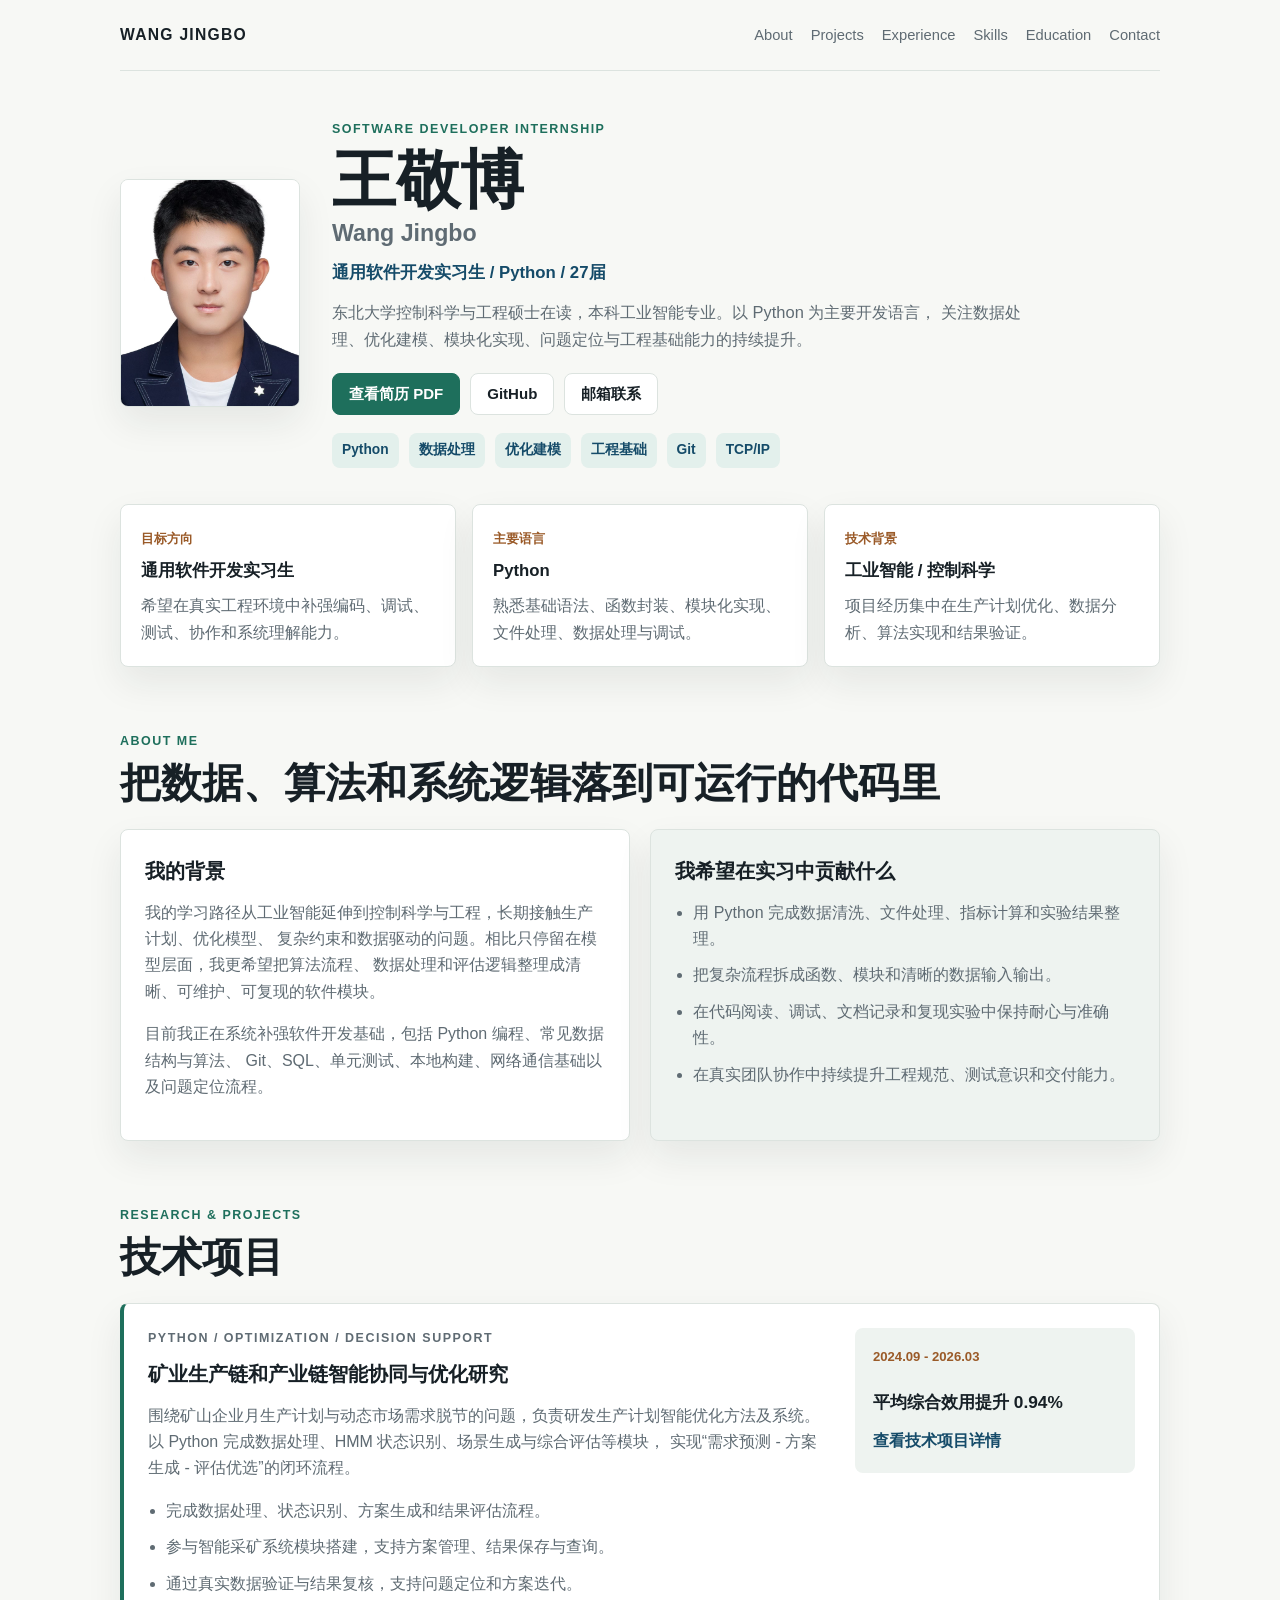
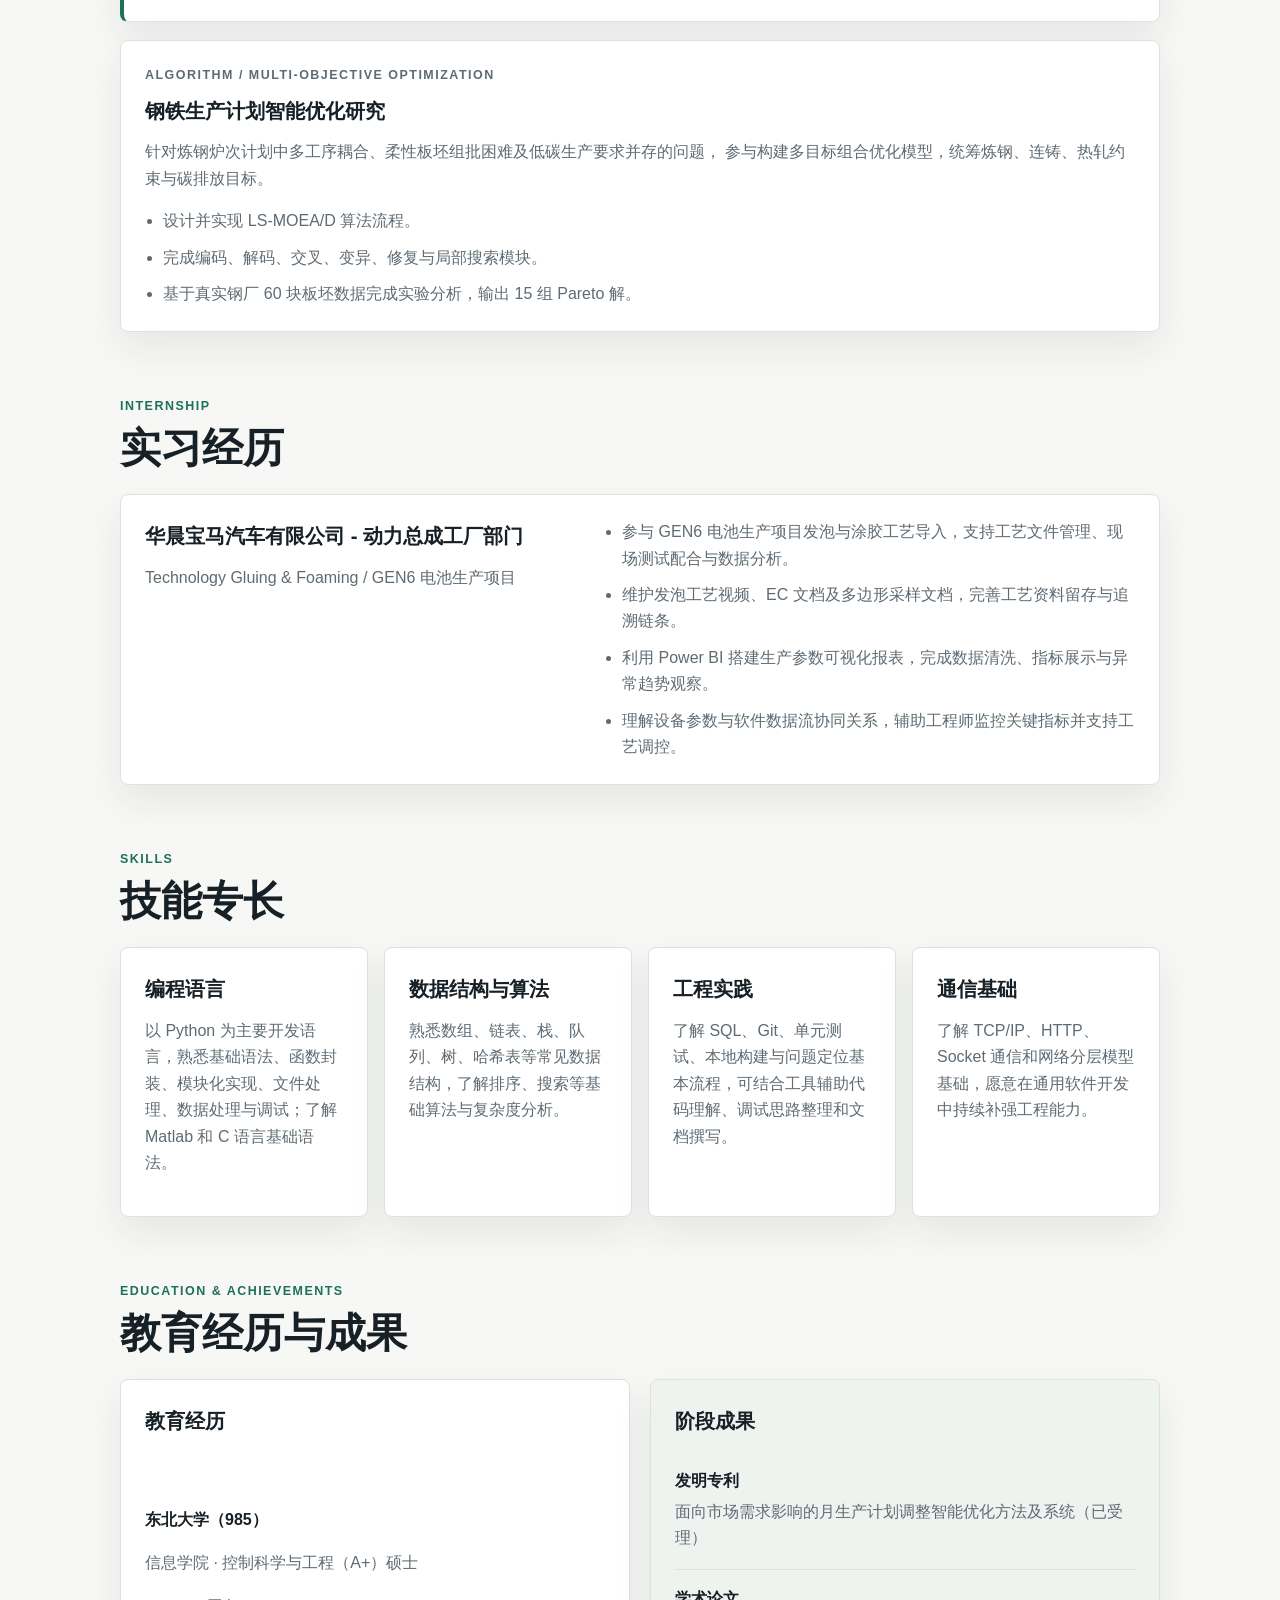
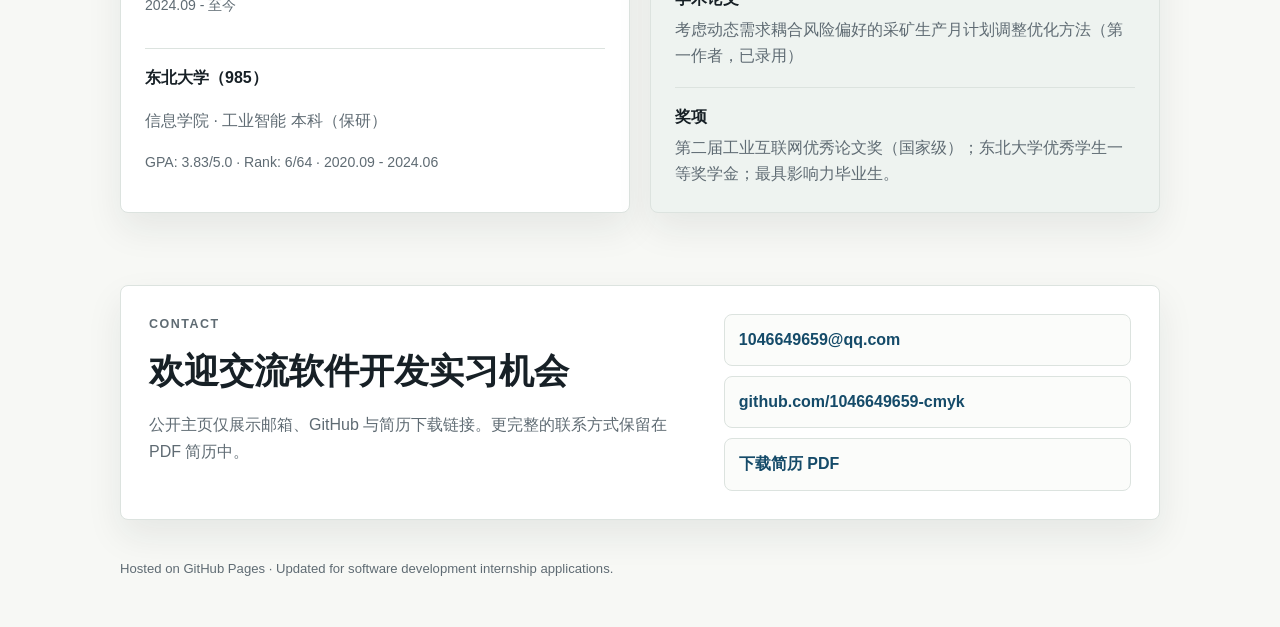
==== commit 8399ff4c: "Rewrite homepage for software development internship" ====
--- a/index.html
+++ b/index.html
@@ -3,8 +3,8 @@
 <head>
   <meta charset="UTF-8">
   <meta name="viewport" content="width=device-width, initial-scale=1.0">
-  <title>王敬博 | 产品经理实习作品集</title>
-  <meta name="description" content="王敬博的产品经理实习作品集，聚焦数据产品、AI 产品与产业数字化产品。">
+  <title>王敬博 | 软件开发实习生</title>
+  <meta name="description" content="王敬博的个人主页，面向通用软件开发实习生方向，展示 Python、数据处理、优化建模、工程基础、技术项目与教育经历。">
   <link rel="stylesheet" href="styles.css">
   <link rel="stylesheet" href="home.css">
 </head>
@@ -13,325 +13,230 @@
     <header class="site-header site-header-home">
       <a class="brand" href="#top">Wang Jingbo</a>
       <nav class="site-nav" aria-label="主导航">
-        <a href="#about">关于我</a>
-        <a href="#selected-work">代表项目</a>
-        <a href="#capability">能力表达</a>
-        <a href="#contact">联系我</a>
+        <a href="#about">About</a>
+        <a href="#projects">Projects</a>
+        <a href="#experience">Experience</a>
+        <a href="#skills">Skills</a>
+        <a href="#education">Education</a>
+        <a href="#contact">Contact</a>
       </nav>
     </header>
 
     <main id="top">
-      <section class="portfolio-hero">
-        <div class="hero-main">
-          <p class="eyebrow">Product Management Portfolio</p>
-          <p class="hero-role">产品经理实习｜数据产品｜AI 产品｜产业数字化产品</p>
-          <h1>王敬博</h1>
-          <p class="hero-lead">
-            我关注如何把复杂业务场景、数据分析能力和系统建模思路，
-            转化为可被团队理解、可被业务使用、也可继续推进落地的产品方案。
-          </p>
-          <p class="hero-support">
-            东北大学控制科学与工程硕士在读，本科工业智能专业。过往经历覆盖制造业流程标准化、
-            可视化报表搭建，以及矿山生产计划智能优化系统研究，目前重点关注
-            数据产品、AI 产品与产业数字化产品方向。
+      <section class="profile-hero" aria-labelledby="hero-title">
+        <div class="hero-photo">
+          <img src="assets/images/headshot.jpg" alt="王敬博头像">
+        </div>
+        <div class="hero-copy">
+          <p class="eyebrow">Software Developer Internship</p>
+          <h1 id="hero-title">王敬博 <span>Wang Jingbo</span></h1>
+          <p class="hero-role">通用软件开发实习生 / Python / 27届</p>
+          <p class="hero-summary">
+            东北大学控制科学与工程硕士在读，本科工业智能专业。以 Python 为主要开发语言，
+            关注数据处理、优化建模、模块化实现、问题定位与工程基础能力的持续提升。
           </p>
           <div class="hero-actions">
-            <a class="button button-primary" href="#selected-work">查看代表项目</a>
-            <a class="button button-secondary" href="Resume.pdf" target="_blank" rel="noreferrer">下载简历</a>
+            <a class="button button-primary" href="Resume.pdf" target="_blank" rel="noreferrer">查看简历 PDF</a>
+            <a class="button button-secondary" href="https://github.com/1046649659-cmyk" target="_blank" rel="noreferrer">GitHub</a>
+            <a class="button button-secondary" href="mailto:1046649659@qq.com">邮箱联系</a>
           </div>
-          <ul class="hero-strengths">
-            <li>能把复杂模型与规则翻译成业务可理解的产品逻辑</li>
-            <li>能从需求、流程、功能到指标形成完整表达链路</li>
-            <li>适合数据产品、决策支持产品与产业数字化场景</li>
+          <ul class="hero-tags" aria-label="技术关键词">
+            <li>Python</li>
+            <li>数据处理</li>
+            <li>优化建模</li>
+            <li>工程基础</li>
+            <li>Git</li>
+            <li>TCP/IP</li>
           </ul>
         </div>
-
-        <aside class="hero-side">
-          <article class="candidate-card">
-            <div class="candidate-head">
-              <img src="assets/images/headshot.jpg" alt="王敬博头像">
-              <div>
-                <p class="candidate-kicker">Candidate Snapshot</p>
-                <h2>正式求职中的产品作品主页</h2>
-                <p>这不是简历的重复，而是把“我会做什么”更清楚地展开给招聘方看。</p>
-              </div>
-            </div>
-            <dl class="candidate-facts">
-              <div>
-                <dt>目标岗位</dt>
-                <dd>产品经理实习</dd>
-              </div>
-              <div>
-                <dt>核心方向</dt>
-                <dd>数据产品 / AI 产品 / 产业数字化</dd>
-              </div>
-              <div>
-                <dt>代表案例</dt>
-                <dd>矿山月生产计划智能优化系统</dd>
-              </div>
-              <div>
-                <dt>可提供能力</dt>
-                <dd>需求分析 / 流程梳理 / 功能设计 / 指标设计</dd>
-              </div>
-            </dl>
-          </article>
-
-          <article class="evidence-board">
-            <p class="board-label">快速证明</p>
-            <div class="evidence-grid">
-              <div>
-                <strong>9 类</strong>
-                <span>备选方案设计</span>
-              </div>
-              <div>
-                <strong>0.94%</strong>
-                <span>平均综合效用提升</span>
-              </div>
-              <div>
-                <strong>论文 / 专利</strong>
-                <span>成果沉淀</span>
-              </div>
-              <div>
-                <strong>B 端场景</strong>
-                <span>决策支持产品表达</span>
-              </div>
-            </div>
-          </article>
-        </aside>
-      </section>
-
-      <section class="snapshot-strip" aria-label="个人概览">
+      </section>
+
+      <section class="quick-facts" aria-label="个人概览">
         <article>
-          <span>求职关键词</span>
-          <strong>产品经理实习</strong>
-          <p>希望进入能真正面对复杂业务、重视问题定义与方案表达的产品团队。</p>
+          <span>目标方向</span>
+          <strong>通用软件开发实习生</strong>
+          <p>希望在真实工程环境中补强编码、调试、测试、协作和系统理解能力。</p>
         </article>
         <article>
-          <span>关注场景</span>
-          <strong>数据 / 决策 / 产业数字化</strong>
-          <p>更适合带有规则、流程、指标和系统约束的 B 端产品问题。</p>
+          <span>主要语言</span>
+          <strong>Python</strong>
+          <p>熟悉基础语法、函数封装、模块化实现、文件处理、数据处理与调试。</p>
         </article>
         <article>
-          <span>表达方式</span>
-          <strong>问题 - 方案 - 流程 - 指标</strong>
-          <p>习惯用结构化方式讲清楚项目，而不只停留在概念描述。</p>
-        </article>
-      </section>
-
-      <section class="portfolio-section" id="about">
+          <span>技术背景</span>
+          <strong>工业智能 / 控制科学</strong>
+          <p>项目经历集中在生产计划优化、数据分析、算法实现和结果验证。</p>
+        </article>
+      </section>
+
+      <section class="section-block" id="about">
         <div class="section-heading">
           <p class="eyebrow">About Me</p>
-          <h2>我想呈现的，不只是“会做产品”，而是“如何把问题做成产品”</h2>
-        </div>
-        <div class="about-grid">
+          <h2>把数据、算法和系统逻辑落到可运行的代码里</h2>
+        </div>
+        <div class="two-column">
           <article class="panel">
             <h3>我的背景</h3>
             <p>
-              我的训练路径来自工业智能与控制科学，因此天然更习惯处理复杂系统、
-              多约束规则和数据驱动的业务问题。但相比停留在研究或分析本身，
-              我更关注如何把这些能力转译成业务真正能用的产品表达。
+              我的学习路径从工业智能延伸到控制科学与工程，长期接触生产计划、优化模型、
+              复杂约束和数据驱动的问题。相比只停留在模型层面，我更希望把算法流程、
+              数据处理和评估逻辑整理成清晰、可维护、可复现的软件模块。
             </p>
             <p>
-              在实际项目中，我会优先界定问题、识别用户决策节点、梳理流程和模块边界，
-              再去思考功能、页面、指标和输出方式。这也是我希望进入产品岗位继续强化的核心方向。
+              目前我正在系统补强软件开发基础，包括 Python 编程、常见数据结构与算法、
+              Git、SQL、单元测试、本地构建、网络通信基础以及问题定位流程。
             </p>
           </article>
 
-          <article class="panel panel-soft">
-            <h3>我能带来的价值</h3>
-            <ul class="value-list">
-              <li>能理解复杂业务逻辑，并把它拆成清晰的产品问题</li>
-              <li>能把模型、规则、流程和指标整理成可沟通的系统方案</li>
-              <li>能用结构化文档和页面表达帮助团队快速对齐</li>
-              <li>能在 B 端、数据产品和决策支持场景里形成更强的适配性</li>
+          <article class="panel panel-muted">
+            <h3>我希望在实习中贡献什么</h3>
+            <ul class="check-list">
+              <li>用 Python 完成数据清洗、文件处理、指标计算和实验结果整理。</li>
+              <li>把复杂流程拆成函数、模块和清晰的数据输入输出。</li>
+              <li>在代码阅读、调试、文档记录和复现实验中保持耐心与准确性。</li>
+              <li>在真实团队协作中持续提升工程规范、测试意识和交付能力。</li>
             </ul>
           </article>
         </div>
       </section>
 
-      <section class="portfolio-section section-dark" id="selected-work">
-        <div class="section-heading section-heading-light">
-          <p class="eyebrow">Selected Work</p>
-          <h2>代表项目</h2>
-        </div>
-
-        <div class="case-spotlight">
-          <div class="case-copy">
-            <p class="case-tag">Main Case</p>
-            <h3>矿山月生产计划智能优化系统</h3>
-            <p class="case-summary">
-              围绕“静态月生产计划难以响应动态市场需求”的问题，
-              将需求识别、多场景方案生成与综合评估优选串联成一个闭环决策系统，
-              支持业务在不同市场状态与风险偏好下进行计划对比与选择。
+      <section class="section-block" id="projects">
+        <div class="section-heading">
+          <p class="eyebrow">Research &amp; Projects</p>
+          <h2>技术项目</h2>
+        </div>
+
+        <div class="project-list">
+          <article class="project-card project-card-featured">
+            <div>
+              <p class="card-kicker">Python / Optimization / Decision Support</p>
+              <h3>矿业生产链和产业链智能协同与优化研究</h3>
+              <p>
+                围绕矿山企业月生产计划与动态市场需求脱节的问题，负责研发生产计划智能优化方法及系统。
+                以 Python 完成数据处理、HMM 状态识别、场景生成与综合评估等模块，
+                实现“需求预测 - 方案生成 - 评估优选”的闭环流程。
+              </p>
+              <ul class="mini-list">
+                <li>完成数据处理、状态识别、方案生成和结果评估流程。</li>
+                <li>参与智能采矿系统模块搭建，支持方案管理、结果保存与查询。</li>
+                <li>通过真实数据验证与结果复核，支持问题定位和方案迭代。</li>
+              </ul>
+            </div>
+            <div class="project-metrics">
+              <span>2024.09 - 2026.03</span>
+              <strong>平均综合效用提升 0.94%</strong>
+              <a class="text-link" href="projects/mining-case.html">查看技术项目详情</a>
+            </div>
+          </article>
+
+          <article class="project-card">
+            <p class="card-kicker">Algorithm / Multi-objective Optimization</p>
+            <h3>钢铁生产计划智能优化研究</h3>
+            <p>
+              针对炼钢炉次计划中多工序耦合、柔性板坯组批困难及低碳生产要求并存的问题，
+              参与构建多目标组合优化模型，统筹炼钢、连铸、热轧约束与碳排放目标。
             </p>
-
-            <div class="case-outline">
-              <div>
-                <span>项目问题</span>
-                <p>传统月计划依赖经验、响应滞后，且缺少可比较的备选方案。</p>
-              </div>
-              <div>
-                <span>我的工作</span>
-                <p>产品方案设计、系统流程梳理、功能模块拆解、指标体系整理。</p>
-              </div>
-              <div>
-                <span>最终表达</span>
-                <p>把研究方法整理成业务可理解的系统结构、功能逻辑和结果展示方式。</p>
-              </div>
-            </div>
-
-            <ul class="artifact-list">
-              <li>项目背景与问题定义</li>
-              <li>用户场景与产品目标</li>
-              <li>系统流程与核心模块</li>
-              <li>页面设计与指标体系</li>
-              <li>结果复盘与价值验证</li>
+            <ul class="mini-list">
+              <li>设计并实现 LS-MOEA/D 算法流程。</li>
+              <li>完成编码、解码、交叉、变异、修复与局部搜索模块。</li>
+              <li>基于真实钢厂 60 块板坯数据完成实验分析，输出 15 组 Pareto 解。</li>
             </ul>
-
-            <a class="button button-primary" href="projects/mining-case.html">查看完整案例页</a>
+          </article>
+        </div>
+      </section>
+
+      <section class="section-block" id="experience">
+        <div class="section-heading">
+          <p class="eyebrow">Internship</p>
+          <h2>实习经历</h2>
+        </div>
+        <article class="panel experience-card">
+          <div>
+            <h3>华晨宝马汽车有限公司 - 动力总成工厂部门</h3>
+            <p class="subtle">Technology Gluing &amp; Foaming / GEN6 电池生产项目</p>
           </div>
-
-          <div class="case-impact">
-            <article>
-              <span>结果 01</span>
-              <strong>9 类备选方案</strong>
-              <p>围绕不同需求状态与风险偏好生成差异化可执行方案。</p>
-            </article>
-            <article>
-              <span>结果 02</span>
-              <strong>9 个测试场景均优于原计划</strong>
-              <p>产品设计不只停留在概念表达，也强调方案有效性验证。</p>
-            </article>
-            <article>
-              <span>结果 03</span>
-              <strong>平均综合效用提升约 0.94%</strong>
-              <p>通过统一评估逻辑，让推荐结果具备可比较和可解释性。</p>
-            </article>
-            <article>
-              <span>结果 04</span>
-              <strong>沉淀为论文、专利与方案设计输出</strong>
-              <p>把研究工作进一步转成产品视角下可复用的表达资产。</p>
-            </article>
-          </div>
-        </div>
-      </section>
-
-      <section class="portfolio-section" id="capability">
-        <div class="section-heading">
-          <p class="eyebrow">Capability</p>
-          <h2>如果进入团队，我最希望用这三类能力产生价值</h2>
-        </div>
-
-        <div class="capability-grid">
-          <article class="panel capability-card">
-            <span>01</span>
-            <h3>业务问题拆解</h3>
-            <p>
-              先明确业务为什么需要这个产品，再去定义用户、场景、流程卡点和真实目标，
-              避免一开始就陷入功能堆叠。
-            </p>
-          </article>
-          <article class="panel capability-card">
-            <span>02</span>
-            <h3>数据与系统产品化表达</h3>
-            <p>
-              对复杂模型、规则与约束有一定理解能力，也能把它们翻译成输入、输出、
-              模块边界、页面结构和指标逻辑。
-            </p>
-          </article>
-          <article class="panel capability-card">
-            <span>03</span>
-            <h3>结构化输出与协作</h3>
-            <p>
-              习惯用文档、流程和案例页来沉淀内容，帮助团队在讨论需求、方案与结果时
-              更快达成一致。
-            </p>
-          </article>
-        </div>
-      </section>
-
-      <section class="portfolio-section">
-        <div class="section-heading">
-          <p class="eyebrow">How I Think</p>
-          <h2>我做产品时最重视的工作顺序</h2>
-        </div>
-
-        <div class="method-strip">
-          <article>
-            <span>Step 1</span>
-            <h3>识别业务问题</h3>
-            <p>先判断这个问题为什么值得做，而不是先想页面长什么样。</p>
-          </article>
-          <article>
-            <span>Step 2</span>
-            <h3>拆解用户与场景</h3>
-            <p>找到谁在使用、在哪个决策节点使用、当前流程为什么卡住。</p>
-          </article>
-          <article>
-            <span>Step 3</span>
-            <h3>设计系统与功能</h3>
-            <p>把复杂逻辑抽象成模块、规则、输入输出和交互路径。</p>
-          </article>
-          <article>
-            <span>Step 4</span>
-            <h3>用指标验证价值</h3>
-            <p>围绕效率、匹配度和资源利用等指标检验方案是否成立。</p>
-          </article>
-        </div>
-      </section>
-
-      <section class="portfolio-section">
-        <div class="section-heading">
-          <p class="eyebrow">Education &amp; Proof</p>
-          <h2>教育背景与可证明的阶段成果</h2>
-        </div>
-
-        <div class="proof-grid">
-          <article class="panel">
+          <ul class="check-list">
+            <li>参与 GEN6 电池生产项目发泡与涂胶工艺导入，支持工艺文件管理、现场测试配合与数据分析。</li>
+            <li>维护发泡工艺视频、EC 文档及多边形采样文档，完善工艺资料留存与追溯链条。</li>
+            <li>利用 Power BI 搭建生产参数可视化报表，完成数据清洗、指标展示与异常趋势观察。</li>
+            <li>理解设备参数与软件数据流协同关系，辅助工程师监控关键指标并支持工艺调控。</li>
+          </ul>
+        </article>
+      </section>
+
+      <section class="section-block" id="skills">
+        <div class="section-heading">
+          <p class="eyebrow">Skills</p>
+          <h2>技能专长</h2>
+        </div>
+        <div class="skill-grid">
+          <article class="panel">
+            <h3>编程语言</h3>
+            <p>以 Python 为主要开发语言，熟悉基础语法、函数封装、模块化实现、文件处理、数据处理与调试；了解 Matlab 和 C 语言基础语法。</p>
+          </article>
+          <article class="panel">
+            <h3>数据结构与算法</h3>
+            <p>熟悉数组、链表、栈、队列、树、哈希表等常见数据结构，了解排序、搜索等基础算法与复杂度分析。</p>
+          </article>
+          <article class="panel">
+            <h3>工程实践</h3>
+            <p>了解 SQL、Git、单元测试、本地构建与问题定位基本流程，可结合工具辅助代码理解、调试思路整理和文档撰写。</p>
+          </article>
+          <article class="panel">
+            <h3>通信基础</h3>
+            <p>了解 TCP/IP、HTTP、Socket 通信和网络分层模型基础，愿意在通用软件开发中持续补强工程能力。</p>
+          </article>
+        </div>
+      </section>
+
+      <section class="section-block" id="education">
+        <div class="section-heading">
+          <p class="eyebrow">Education &amp; Achievements</p>
+          <h2>教育经历与成果</h2>
+        </div>
+        <div class="two-column">
+          <article class="panel timeline-card">
             <h3>教育经历</h3>
-            <div class="proof-item">
-              <strong>东北大学</strong>
-              <span>控制科学与工程 硕士在读</span>
-            </div>
-            <div class="proof-item">
-              <strong>东北大学</strong>
-              <span>工业智能 本科（保研）</span>
-            </div>
-          </article>
-
-          <article class="panel panel-soft">
+            <div class="timeline-item">
+              <strong>东北大学（985）</strong>
+              <span>信息学院 · 控制科学与工程（A+）硕士</span>
+              <small>2024.09 - 至今</small>
+            </div>
+            <div class="timeline-item">
+              <strong>东北大学（985）</strong>
+              <span>信息学院 · 工业智能 本科（保研）</span>
+              <small>GPA: 3.83/5.0 · Rank: 6/64 · 2020.09 - 2024.06</small>
+            </div>
+          </article>
+
+          <article class="panel panel-muted timeline-card">
             <h3>阶段成果</h3>
-            <div class="proof-item">
+            <div class="timeline-item">
               <strong>发明专利</strong>
               <span>面向市场需求影响的月生产计划调整智能优化方法及系统（已受理）</span>
             </div>
-            <div class="proof-item">
+            <div class="timeline-item">
               <strong>学术论文</strong>
               <span>考虑动态需求耦合风险偏好的采矿生产月计划调整优化方法（第一作者，已录用）</span>
             </div>
-            <div class="proof-item">
+            <div class="timeline-item">
               <strong>奖项</strong>
-              <span>第二届工业互联网优秀论文奖（国家级）</span>
-            </div>
-          </article>
-        </div>
-      </section>
-
-      <section class="contact-panel contact-panel-home" id="contact">
+              <span>第二届工业互联网优秀论文奖（国家级）；东北大学优秀学生一等奖学金；最具影响力毕业生。</span>
+            </div>
+          </article>
+        </div>
+      </section>
+
+      <section class="contact-panel" id="contact">
         <div>
           <p class="eyebrow">Contact</p>
-          <h2>欢迎交流与产品实习相关的机会</h2>
+          <h2>欢迎交流软件开发实习机会</h2>
           <p>
-            如果你正在寻找能够处理复杂业务、又愿意把问题讲清楚、做扎实的产品实习生，
-            我很期待进一步交流。
-          </p>
-          <p class="contact-note">
-            重点关注：数据产品、AI 产品、产业数字化产品、决策支持类 B 端产品。
+            公开主页仅展示邮箱、GitHub 与简历下载链接。更完整的联系方式保留在 PDF 简历中。
           </p>
         </div>
         <div class="contact-list">
           <a href="mailto:1046649659@qq.com">1046649659@qq.com</a>
-          <a href="tel:+8615840106911">+86 15840106911</a>
           <a href="https://github.com/1046649659-cmyk" target="_blank" rel="noreferrer">github.com/1046649659-cmyk</a>
           <a href="Resume.pdf" target="_blank" rel="noreferrer">下载简历 PDF</a>
         </div>
@@ -339,7 +244,7 @@
     </main>
 
     <footer class="site-footer">
-      <p>Portfolio for internship applications. Hosted on GitHub Pages.</p>
+      <p>Hosted on GitHub Pages · Updated for software development internship applications.</p>
     </footer>
   </div>
 </body>
--- a/styles.css
+++ b/styles.css
@@ -1,22 +1,19 @@
 :root {
-  --bg: #f3ede3;
-  --bg-soft: #faf6ef;
-  --ink: #182225;
-  --muted: #5f6a69;
-  --line: rgba(24, 34, 37, 0.12);
-  --card: rgba(255, 251, 244, 0.88);
-  --accent: #c85a2d;
-  --accent-deep: #8f3c1c;
-  --accent-soft: rgba(200, 90, 45, 0.12);
-  --forest: #23443c;
-  --forest-soft: rgba(35, 68, 60, 0.12);
-  --shadow: 0 24px 70px rgba(24, 34, 37, 0.1);
-  --radius-xl: 32px;
-  --radius-lg: 22px;
-  --radius-md: 16px;
-  --content-width: 1180px;
-  --font-display: "Avenir Next", "PingFang SC", "Hiragino Sans GB", "Microsoft YaHei", sans-serif;
-  --font-body: "Iowan Old Style", "Songti SC", "STSong", serif;
+  --bg: #f7f8f5;
+  --surface: #ffffff;
+  --surface-muted: #eef3f0;
+  --ink: #172026;
+  --muted: #5f6b73;
+  --line: #dce3df;
+  --accent: #1e6f5c;
+  --accent-strong: #154b69;
+  --accent-soft: #e3f0ec;
+  --warm: #9a5a28;
+  --shadow: 0 16px 36px rgba(23, 32, 38, 0.08);
+  --radius: 8px;
+  --content-width: 1040px;
+  --font-display: "Avenir Next", "Segoe UI", "PingFang SC", "Microsoft YaHei", sans-serif;
+  --font-body: "Segoe UI", "PingFang SC", "Microsoft YaHei", sans-serif;
 }
 
 * {
@@ -30,24 +27,9 @@
 body {
   margin: 0;
   color: var(--ink);
-  background:
-    radial-gradient(circle at top left, rgba(200, 90, 45, 0.22), transparent 30%),
-    radial-gradient(circle at 80% 10%, rgba(35, 68, 60, 0.18), transparent 24%),
-    linear-gradient(180deg, #f7f0e4 0%, #f0e7d9 44%, #efe7de 100%);
+  background: var(--bg);
   font-family: var(--font-body);
-  line-height: 1.6;
-}
-
-body::before {
-  content: "";
-  position: fixed;
-  inset: 0;
-  background-image:
-    linear-gradient(rgba(24, 34, 37, 0.04) 1px, transparent 1px),
-    linear-gradient(90deg, rgba(24, 34, 37, 0.04) 1px, transparent 1px);
-  background-size: 28px 28px;
-  mask-image: linear-gradient(180deg, rgba(0, 0, 0, 0.32), transparent 90%);
-  pointer-events: none;
+  line-height: 1.65;
 }
 
 a {
@@ -60,619 +42,201 @@
   max-width: 100%;
 }
 
+p {
+  margin-top: 0;
+}
+
 .page-shell {
   width: min(calc(100% - 40px), var(--content-width));
   margin: 0 auto;
-  position: relative;
-  z-index: 1;
-}
-
-.site-header,
-.hero,
-.content-section,
-.featured-project,
-.contact-panel,
-.case-hero,
-.case-section,
-.site-footer {
-  animation: rise-in 680ms ease both;
 }
 
 .site-header {
   display: flex;
+  align-items: center;
   justify-content: space-between;
-  align-items: center;
-  padding: 24px 0 10px;
+  gap: 24px;
+  padding: 22px 0;
+  border-bottom: 1px solid var(--line);
 }
 
 .brand {
   font-family: var(--font-display);
-  font-size: 1rem;
+  font-size: 0.98rem;
   font-weight: 800;
-  letter-spacing: 0.14em;
+  letter-spacing: 0.08em;
   text-transform: uppercase;
 }
 
 .site-nav {
   display: flex;
-  gap: 22px;
-  font-family: var(--font-display);
-  font-size: 0.95rem;
+  flex-wrap: wrap;
+  gap: 18px;
+  font-family: var(--font-display);
+  font-size: 0.92rem;
 }
 
 .site-nav a {
-  position: relative;
-  color: var(--muted);
-}
-
-.site-nav a::after {
-  content: "";
-  position: absolute;
-  left: 0;
-  bottom: -6px;
-  width: 100%;
-  height: 2px;
-  background: var(--accent);
-  transform: scaleX(0);
-  transform-origin: left;
-  transition: transform 220ms ease;
-}
-
-.site-nav a:hover::after,
-.site-nav a:focus-visible::after {
-  transform: scaleX(1);
-}
-
-.section-grid,
-.content-columns,
-.project-grid,
-.thinking-grid,
-.goal-grid,
-.solution-grid,
-.module-grid,
-.case-columns {
-  display: grid;
-  gap: 24px;
-}
-
-.hero,
-.case-hero {
-  padding: 56px 0 48px;
-  align-items: center;
-}
-
-.hero {
-  grid-template-columns: 1.15fr 0.95fr;
-}
-
-.hero-copy h1,
-.case-copy h1,
-.section-intro h2,
-.featured-header h2,
-.contact-panel h2 {
-  font-family: var(--font-display);
-  margin: 0;
-  line-height: 1.03;
-}
-
-.hero-copy h1 {
-  font-size: clamp(2.8rem, 6vw, 5.5rem);
-  max-width: 9ch;
-}
-
-.hero-summary,
-.featured-summary,
-.case-subtitle,
-.contact-panel p,
-.text-card p,
-.flow-panel p,
-.board-card p,
-.project-grid p,
-.thinking-grid p,
-.goal-grid p,
-.module-grid p,
-.bullet-card li {
-  color: var(--muted);
-}
-
-.eyebrow {
-  margin: 0 0 12px;
-  color: var(--accent-deep);
-  font-family: var(--font-display);
-  font-size: 0.8rem;
-  letter-spacing: 0.2em;
+  color: var(--muted);
+}
+
+.site-nav a:hover,
+.site-nav a:focus-visible {
+  color: var(--accent-strong);
+}
+
+.eyebrow,
+.card-kicker {
+  margin: 0 0 8px;
+  color: var(--accent);
+  font-family: var(--font-display);
+  font-size: 0.78rem;
+  font-weight: 800;
+  letter-spacing: 0.12em;
   text-transform: uppercase;
-}
-
-.hero-summary {
-  max-width: 52ch;
-  margin: 18px 0 28px;
-  font-size: 1.08rem;
-}
-
-.hero-actions {
-  display: flex;
-  flex-wrap: wrap;
-  gap: 14px;
-  margin-bottom: 24px;
 }
 
 .button {
   display: inline-flex;
   align-items: center;
   justify-content: center;
-  min-height: 48px;
-  padding: 0 20px;
-  border-radius: 999px;
-  font-family: var(--font-display);
-  font-size: 0.95rem;
+  min-height: 42px;
+  padding: 0 16px;
+  border-radius: var(--radius);
+  font-family: var(--font-display);
+  font-size: 0.94rem;
   font-weight: 700;
-  transition: transform 180ms ease, box-shadow 180ms ease, background 180ms ease;
+  border: 1px solid var(--line);
+  transition: transform 160ms ease, border-color 160ms ease, background 160ms ease;
 }
 
 .button:hover,
 .button:focus-visible {
-  transform: translateY(-2px);
+  transform: translateY(-1px);
+  border-color: var(--accent);
 }
 
 .button-primary {
-  color: #fff7f0;
-  background: linear-gradient(135deg, var(--accent), #d87d3c);
-  box-shadow: 0 16px 30px rgba(200, 90, 45, 0.22);
+  color: #fff;
+  background: var(--accent);
+  border-color: var(--accent);
 }
 
 .button-secondary {
-  border: 1px solid rgba(24, 34, 37, 0.14);
-  background: rgba(255, 255, 255, 0.5);
-}
-
-.button-dark {
-  color: #f9f5ef;
-  background: var(--ink);
-}
-
-.tag-list,
-.skill-grid,
-.contact-list,
-.board-card ul,
-.bullet-card ul {
-  list-style: none;
-  padding: 0;
+  color: var(--ink);
+  background: var(--surface);
+}
+
+.panel,
+.project-card,
+.quick-facts article,
+.contact-panel {
+  background: var(--surface);
+  border: 1px solid var(--line);
+  border-radius: var(--radius);
+  box-shadow: var(--shadow);
+}
+
+.panel {
+  padding: 24px;
+}
+
+.panel-muted {
+  background: var(--surface-muted);
+}
+
+.section-block {
+  padding: 64px 0 0;
+}
+
+.section-heading {
+  margin-bottom: 22px;
+}
+
+.section-heading h2 {
   margin: 0;
-}
-
-.tag-list {
-  display: flex;
-  flex-wrap: wrap;
+  font-family: var(--font-display);
+  font-size: clamp(1.65rem, 3.5vw, 2.55rem);
+  line-height: 1.16;
+}
+
+.two-column {
+  display: grid;
+  grid-template-columns: repeat(2, minmax(0, 1fr));
+  gap: 20px;
+}
+
+.check-list,
+.mini-list {
+  display: grid;
   gap: 10px;
-}
-
-.tag-list li,
-.skill-grid li {
-  padding: 8px 14px;
-  border-radius: 999px;
-  border: 1px solid rgba(24, 34, 37, 0.08);
-  background: rgba(255, 255, 255, 0.55);
-  font-family: var(--font-display);
-  font-size: 0.88rem;
-}
-
-.hero-panel,
-.case-board {
-  display: grid;
-  gap: 20px;
-}
-
-.profile-card,
-.signal-board,
-.text-card,
-.skills-card,
-.timeline-card,
-.contact-panel,
-.board-card,
-.bullet-card,
-.flow-panel {
-  background: var(--card);
-  border: 1px solid rgba(24, 34, 37, 0.08);
-  border-radius: var(--radius-xl);
-  box-shadow: var(--shadow);
-}
-
-.profile-card {
-  display: grid;
-  grid-template-columns: 160px 1fr;
-  gap: 20px;
-  padding: 22px;
-}
-
-.profile-card img {
-  width: 100%;
-  height: 100%;
-  min-height: 220px;
-  object-fit: cover;
-  border-radius: 24px;
-}
-
-.card-kicker,
-.signal-card span,
-.project-grid span,
-.goal-grid span,
-.board-card span {
-  display: inline-block;
-  margin-bottom: 12px;
-  color: var(--accent-deep);
-  font-family: var(--font-display);
-  font-size: 0.82rem;
-  letter-spacing: 0.12em;
-  text-transform: uppercase;
-}
-
-.profile-card h2,
-.signal-card strong,
-.text-card h3,
-.skills-card h3,
-.timeline-card h3,
-.bullet-card h3,
-.flow-panel h3 {
-  margin: 0 0 10px;
-  font-family: var(--font-display);
-}
-
-.signal-board {
-  padding: 22px;
-  background:
-    linear-gradient(155deg, rgba(24, 34, 37, 0.95), rgba(35, 68, 60, 0.92)),
-    var(--ink);
-  color: #f8f0e6;
-}
-
-.signal-card strong,
-.metric-strip strong,
-.flow-card p {
-  display: block;
-}
-
-.metric-strip {
-  display: grid;
-  grid-template-columns: repeat(3, 1fr);
-  gap: 12px;
-  margin: 12px 0;
-}
-
-.metric-strip div,
-.flow-card {
-  padding: 14px;
-  border-radius: var(--radius-md);
-  background: rgba(255, 255, 255, 0.08);
-}
-
-.metric-strip strong {
-  font-family: var(--font-display);
-  font-size: 1.4rem;
-}
-
-.metric-strip span,
-.flow-card span,
-.flow-card p,
-.signal-board span {
-  color: rgba(248, 240, 230, 0.8);
-}
-
-.content-section,
-.featured-project,
-.case-section {
-  padding: 72px 0 0;
-}
-
-.section-intro {
-  margin-bottom: 24px;
-}
-
-.section-intro h2 {
-  font-size: clamp(1.9rem, 4vw, 3rem);
-  max-width: 14ch;
-}
-
-.content-columns {
-  grid-template-columns: 1.08fr 0.92fr;
-}
-
-.text-card,
-.skills-card,
-.timeline-card,
-.bullet-card {
-  padding: 24px;
-}
-
-.skill-grid {
-  display: flex;
-  flex-wrap: wrap;
-  gap: 10px;
-}
-
-.featured-project {
-  margin-top: 18px;
-  padding: 36px;
-  border-radius: 36px;
-  background:
-    radial-gradient(circle at top right, rgba(200, 90, 45, 0.22), transparent 22%),
-    linear-gradient(135deg, rgba(24, 34, 37, 0.98), rgba(27, 47, 42, 0.96));
-  color: #fbf3e9;
-  box-shadow: var(--shadow);
-}
-
-.featured-header {
-  display: flex;
-  justify-content: space-between;
-  align-items: end;
-  gap: 16px;
-}
-
-.featured-summary {
-  max-width: 70ch;
-  margin: 18px 0 26px;
-  color: rgba(251, 243, 233, 0.78);
-}
-
-.project-grid {
-  grid-template-columns: repeat(4, 1fr);
-}
-
-.project-grid article,
-.thinking-grid article,
-.goal-grid article,
-.solution-grid article,
-.module-grid article {
-  padding: 22px;
-  border-radius: var(--radius-lg);
-}
-
-.project-grid article {
-  background: rgba(255, 255, 255, 0.08);
-}
-
-.thinking-grid {
-  grid-template-columns: repeat(4, 1fr);
-}
-
-.thinking-grid article {
-  background: rgba(255, 255, 255, 0.56);
-  border: 1px solid rgba(24, 34, 37, 0.08);
-  box-shadow: var(--shadow);
-}
-
-.thinking-grid span {
-  display: inline-flex;
-  width: 40px;
-  height: 40px;
-  align-items: center;
-  justify-content: center;
-  border-radius: 50%;
-  background: var(--accent-soft);
-  color: var(--accent-deep);
-  font-family: var(--font-display);
-  font-weight: 800;
-}
-
-.thinking-grid h3,
-.goal-grid strong,
-.solution-grid strong,
-.module-grid h3 {
-  font-family: var(--font-display);
-  margin: 14px 0 10px;
-}
-
-.timeline-item + .timeline-item {
-  margin-top: 18px;
-  padding-top: 18px;
-  border-top: 1px solid var(--line);
-}
-
-.timeline-item strong,
-.contact-list a,
-.case-meta strong {
-  display: block;
-  font-family: var(--font-display);
-}
-
+  margin: 0;
+  padding-left: 1.15rem;
+}
+
+.check-list li,
+.mini-list li {
+  color: var(--muted);
+}
+
+.subtle,
+.panel p,
+.project-card p,
+.contact-panel p,
 .timeline-item span,
-.case-meta span {
+.timeline-item small {
   color: var(--muted);
 }
 
 .contact-panel {
-  margin: 72px 0 28px;
-  padding: 32px;
   display: grid;
   grid-template-columns: 1.15fr 0.85fr;
   gap: 24px;
+  margin: 72px 0 28px;
+  padding: 28px;
+}
+
+.contact-panel h2 {
+  margin: 0 0 12px;
+  font-family: var(--font-display);
+  font-size: clamp(1.6rem, 3vw, 2.2rem);
 }
 
 .contact-list {
   display: grid;
-  gap: 14px;
+  gap: 10px;
   align-content: center;
 }
 
 .contact-list a {
-  padding: 14px 16px;
-  border-radius: var(--radius-md);
-  background: rgba(255, 255, 255, 0.7);
-  border: 1px solid rgba(24, 34, 37, 0.08);
+  padding: 12px 14px;
+  border: 1px solid var(--line);
+  border-radius: var(--radius);
+  background: #fbfcfa;
+  font-family: var(--font-display);
+  font-weight: 700;
+  color: var(--accent-strong);
 }
 
 .site-footer {
-  padding: 10px 0 36px;
+  padding: 10px 0 34px;
   color: var(--muted);
   font-family: var(--font-display);
   font-size: 0.82rem;
 }
 
-.case-hero {
-  grid-template-columns: 1.2fr 0.8fr;
-}
-
-.case-subtitle {
-  margin: 16px 0 28px;
-  font-size: 1.08rem;
-  max-width: 52ch;
-}
-
-.case-meta {
-  display: grid;
-  gap: 16px;
-}
-
-.case-meta div {
-  padding: 18px 20px;
-  border-radius: var(--radius-lg);
-  border: 1px solid rgba(24, 34, 37, 0.08);
-  background: rgba(255, 255, 255, 0.58);
-}
-
-.board-card {
-  padding: 24px;
-}
-
-.board-highlight {
-  background:
-    linear-gradient(160deg, rgba(200, 90, 45, 0.95), rgba(143, 60, 28, 0.92)),
-    var(--accent);
-  color: #fff3e9;
-}
-
-.board-highlight span,
-.board-highlight li {
-  color: rgba(255, 243, 233, 0.92);
-}
-
-.board-card ul {
-  display: grid;
-  gap: 10px;
-}
-
-.case-columns {
-  grid-template-columns: repeat(2, minmax(0, 1fr));
-}
-
-.case-accent .goal-grid article {
-  background: linear-gradient(145deg, rgba(35, 68, 60, 0.95), rgba(24, 34, 37, 0.95));
-  color: #f4ecdf;
-}
-
-.case-accent .goal-grid p,
-.case-accent .goal-grid span {
-  color: rgba(244, 236, 223, 0.8);
-}
-
-.goal-grid {
-  grid-template-columns: repeat(2, minmax(0, 1fr));
-}
-
-.solution-grid {
-  grid-template-columns: repeat(3, minmax(0, 1fr));
-  margin-bottom: 24px;
-}
-
-.solution-grid article,
-.module-grid article {
-  background: rgba(255, 255, 255, 0.62);
-  border: 1px solid rgba(24, 34, 37, 0.08);
-  box-shadow: var(--shadow);
-}
-
-.flow-panel {
-  padding: 24px;
-}
-
-.module-grid {
-  grid-template-columns: repeat(3, minmax(0, 1fr));
-}
-
-.case-reflection {
-  padding-bottom: 36px;
-}
-
-@keyframes rise-in {
-  from {
-    opacity: 0;
-    transform: translateY(18px);
-  }
-
-  to {
-    opacity: 1;
-    transform: translateY(0);
-  }
-}
-
-@media (max-width: 1080px) {
-  .hero,
-  .case-hero,
-  .content-columns,
-  .contact-panel,
-  .case-columns {
-    grid-template-columns: 1fr;
-  }
-
-  .project-grid,
-  .thinking-grid,
-  .module-grid {
-    grid-template-columns: repeat(2, minmax(0, 1fr));
-  }
-
-  .solution-grid,
-  .goal-grid {
-    grid-template-columns: 1fr;
-  }
-}
-
-@media (max-width: 760px) {
+@media (max-width: 820px) {
   .page-shell {
     width: min(calc(100% - 28px), var(--content-width));
   }
 
   .site-header {
-    flex-direction: column;
-    align-items: flex-start;
-    gap: 14px;
-  }
-
-  .site-nav {
-    flex-wrap: wrap;
-    gap: 14px;
-  }
-
-  .hero,
-  .case-hero {
-    padding-top: 34px;
-  }
-
-  .hero-copy h1,
-  .case-copy h1 {
-    font-size: clamp(2.3rem, 12vw, 4rem);
-  }
-
-  .profile-card {
-    grid-template-columns: 1fr;
-  }
-
-  .metric-strip,
-  .project-grid,
-  .thinking-grid,
-  .module-grid {
-    grid-template-columns: 1fr;
-  }
-
-  .featured-project {
-    padding: 24px;
-  }
-
-  .featured-header {
     align-items: flex-start;
     flex-direction: column;
   }
 
+  .two-column,
   .contact-panel {
-    padding: 24px;
+    grid-template-columns: 1fr;
   }
 }
--- a/home.css
+++ b/home.css
@@ -1,584 +1,226 @@
 .site-home {
-  background:
-    radial-gradient(circle at 10% 0%, rgba(198, 135, 93, 0.18), transparent 26%),
-    radial-gradient(circle at 100% 10%, rgba(25, 56, 76, 0.15), transparent 24%),
-    linear-gradient(180deg, #f6f2ea 0%, #f1ece3 52%, #ece6dc 100%);
-}
-
-.site-home::before {
-  background-image:
-    linear-gradient(rgba(21, 32, 39, 0.035) 1px, transparent 1px),
-    linear-gradient(90deg, rgba(21, 32, 39, 0.035) 1px, transparent 1px);
-  background-size: 36px 36px;
-  mask-image: linear-gradient(180deg, rgba(0, 0, 0, 0.4), transparent 92%);
+  background: var(--bg);
 }
 
 .site-header-home {
   position: sticky;
-  top: 12px;
-  z-index: 20;
-  margin-top: 12px;
-  padding: 16px 20px;
-  border: 1px solid rgba(21, 32, 39, 0.08);
-  border-radius: 999px;
-  background: rgba(250, 247, 242, 0.78);
-  backdrop-filter: blur(14px);
-  box-shadow: 0 16px 40px rgba(24, 34, 37, 0.08);
-}
-
-.site-home .brand {
-  color: #16232a;
-}
-
-.site-home .site-nav a {
-  color: #566261;
-}
-
-.portfolio-hero,
-.snapshot-strip,
-.portfolio-section,
-.contact-panel-home {
-  animation: rise-in 720ms ease both;
-}
-
-.portfolio-hero {
-  display: grid;
-  grid-template-columns: minmax(0, 1.08fr) minmax(340px, 0.92fr);
-  gap: 28px;
-  padding: 52px 0 20px;
-}
-
-.hero-main,
-.candidate-card,
-.evidence-board,
-.snapshot-strip article,
-.panel,
-.case-spotlight,
-.contact-panel-home {
-  border: 1px solid rgba(21, 32, 39, 0.08);
-  box-shadow: 0 28px 70px rgba(24, 34, 37, 0.08);
-}
-
-.hero-main {
-  padding: 44px;
-  border-radius: 36px;
-  background:
-    linear-gradient(135deg, rgba(255, 255, 255, 0.92), rgba(255, 250, 244, 0.82));
+  top: 0;
+  z-index: 10;
+  background: rgba(247, 248, 245, 0.94);
+  backdrop-filter: blur(12px);
+}
+
+.profile-hero {
+  display: grid;
+  grid-template-columns: 180px minmax(0, 1fr);
+  gap: 32px;
+  align-items: center;
+  padding: 48px 0 36px;
+}
+
+.hero-photo img {
+  width: 180px;
+  height: 228px;
+  object-fit: cover;
+  border-radius: var(--radius);
+  border: 1px solid var(--line);
+  box-shadow: var(--shadow);
+}
+
+.hero-copy h1 {
+  margin: 0;
+  font-family: var(--font-display);
+  font-size: clamp(2.25rem, 5vw, 4.2rem);
+  line-height: 1.05;
+}
+
+.hero-copy h1 span {
+  display: block;
+  margin-top: 6px;
+  color: var(--muted);
+  font-size: clamp(1.1rem, 2.2vw, 1.45rem);
+  font-weight: 700;
 }
 
 .hero-role {
-  margin: 0 0 12px;
-  color: #7f4a31;
-  font-family: var(--font-display);
-  font-size: 1rem;
+  margin: 14px 0 12px;
+  color: var(--accent-strong);
+  font-family: var(--font-display);
+  font-size: 1.05rem;
+  font-weight: 800;
+}
+
+.hero-summary {
+  max-width: 720px;
+  margin-bottom: 20px;
+  color: var(--muted);
+  font-size: 1.03rem;
+}
+
+.hero-actions,
+.hero-tags {
+  display: flex;
+  flex-wrap: wrap;
+  gap: 10px;
+}
+
+.hero-actions {
+  margin-bottom: 18px;
+}
+
+.hero-tags {
+  list-style: none;
+  margin: 0;
+  padding: 0;
+}
+
+.hero-tags li {
+  padding: 6px 10px;
+  border-radius: var(--radius);
+  background: var(--accent-soft);
+  color: var(--accent-strong);
+  font-family: var(--font-display);
+  font-size: 0.86rem;
   font-weight: 700;
-  letter-spacing: 0.04em;
-}
-
-.site-home h1,
-.site-home h2,
-.site-home h3 {
-  text-wrap: balance;
-}
-
-.hero-main h1 {
-  margin: 0;
-  color: #15252d;
-  font-family: var(--font-display);
-  font-size: clamp(3.2rem, 7vw, 6.1rem);
-  line-height: 0.95;
-}
-
-.hero-lead {
-  max-width: 22em;
-  margin: 22px 0 14px;
-  color: #1f2c33;
-  font-size: 1.18rem;
-}
-
-.hero-support {
-  max-width: 54ch;
-  margin: 0 0 26px;
-  color: #5b6664;
-  font-size: 1rem;
-}
-
-.hero-strengths {
-  display: grid;
-  gap: 10px;
-  padding: 0;
-  margin: 0;
-  list-style: none;
-}
-
-.hero-strengths li {
-  position: relative;
-  padding-left: 20px;
-  color: #41504f;
-}
-
-.hero-strengths li::before {
-  content: "";
-  position: absolute;
-  left: 0;
-  top: 0.72em;
-  width: 8px;
-  height: 8px;
-  border-radius: 50%;
-  background: linear-gradient(135deg, #b65f39, #d4a366);
-}
-
-.hero-side {
-  display: grid;
-  gap: 20px;
-}
-
-.candidate-card {
-  padding: 24px;
-  border-radius: 32px;
-  background: rgba(255, 252, 247, 0.9);
-}
-
-.candidate-head {
-  display: grid;
-  grid-template-columns: 124px 1fr;
-  gap: 18px;
-  align-items: start;
-}
-
-.candidate-head img {
-  width: 124px;
-  height: 156px;
-  object-fit: cover;
-  border-radius: 22px;
-}
-
-.candidate-kicker,
-.board-label,
-.case-tag {
-  margin: 0 0 8px;
-  color: #7f4a31;
+}
+
+.quick-facts {
+  display: grid;
+  grid-template-columns: repeat(3, minmax(0, 1fr));
+  gap: 16px;
+}
+
+.quick-facts article {
+  padding: 20px;
+}
+
+.quick-facts span,
+.project-metrics span {
+  display: inline-block;
+  margin-bottom: 8px;
+  color: var(--warm);
   font-family: var(--font-display);
   font-size: 0.82rem;
   font-weight: 800;
-  letter-spacing: 0.14em;
-  text-transform: uppercase;
-}
-
-.candidate-head h2 {
-  margin: 0 0 8px;
-  color: #15252d;
-  font-family: var(--font-display);
-  font-size: 1.45rem;
-}
-
-.candidate-head p {
-  margin: 0;
-  color: #5f6b69;
-}
-
-.candidate-facts {
-  display: grid;
-  gap: 14px;
-  margin: 22px 0 0;
-}
-
-.candidate-facts div {
-  padding-top: 14px;
-  border-top: 1px solid rgba(21, 32, 39, 0.08);
-}
-
-.candidate-facts dt {
-  margin-bottom: 6px;
-  color: #7a8684;
-  font-family: var(--font-display);
-  font-size: 0.86rem;
-}
-
-.candidate-facts dd {
-  margin: 0;
-  color: #1e2c33;
-  font-family: var(--font-display);
-  font-size: 1rem;
-  font-weight: 700;
-}
-
-.evidence-board {
-  padding: 24px;
-  border-radius: 32px;
-  background:
-    linear-gradient(150deg, rgba(17, 31, 39, 0.98), rgba(26, 55, 71, 0.95));
-  color: #f7f1e9;
-}
-
-.evidence-grid {
-  display: grid;
-  grid-template-columns: repeat(2, minmax(0, 1fr));
-  gap: 14px;
-}
-
-.evidence-grid div {
-  min-height: 124px;
-  padding: 18px;
-  border-radius: 22px;
-  background: rgba(255, 255, 255, 0.08);
-}
-
-.evidence-grid strong {
+}
+
+.quick-facts strong {
   display: block;
   margin-bottom: 8px;
   font-family: var(--font-display);
-  font-size: 1.4rem;
-}
-
-.evidence-grid span {
-  color: rgba(247, 241, 233, 0.82);
-}
-
-.snapshot-strip {
-  display: grid;
-  grid-template-columns: repeat(3, minmax(0, 1fr));
+  font-size: 1.05rem;
+}
+
+.quick-facts p {
+  margin-bottom: 0;
+  color: var(--muted);
+}
+
+.project-list {
+  display: grid;
   gap: 18px;
-  margin: 14px 0 0;
-}
-
-.snapshot-strip article {
-  padding: 22px;
-  border-radius: 24px;
-  background: rgba(255, 255, 255, 0.72);
-}
-
-.snapshot-strip span,
-.case-outline span,
-.case-impact span {
-  display: inline-block;
-  margin-bottom: 10px;
-  color: #7f4a31;
-  font-family: var(--font-display);
-  font-size: 0.84rem;
-  font-weight: 700;
-  letter-spacing: 0.05em;
-}
-
-.snapshot-strip strong {
-  display: block;
-  margin-bottom: 8px;
-  color: #17262e;
-  font-family: var(--font-display);
-  font-size: 1.1rem;
-}
-
-.snapshot-strip p,
-.value-list li,
-.case-summary,
-.case-outline p,
-.artifact-list li,
-.case-impact p,
-.capability-card p,
-.method-strip p,
-.proof-item span,
-.contact-note {
-  color: #5e6b69;
-}
-
-.portfolio-section {
-  padding: 82px 0 0;
-}
-
-.section-heading {
-  margin-bottom: 26px;
-}
-
-.section-heading h2 {
-  margin: 0;
-  color: #17262e;
-  font-family: var(--font-display);
-  font-size: clamp(2rem, 4.2vw, 3.25rem);
-  line-height: 1.05;
-  max-width: 16ch;
-}
-
-.about-grid,
-.proof-grid {
-  display: grid;
-  grid-template-columns: repeat(2, minmax(0, 1fr));
-  gap: 22px;
-}
-
-.panel {
-  padding: 28px;
-  border-radius: 30px;
-  background: rgba(255, 252, 247, 0.84);
-}
-
-.panel h3,
-.case-copy h3 {
-  margin: 0 0 14px;
-  color: #18272f;
-  font-family: var(--font-display);
-  font-size: 1.5rem;
-}
-
-.panel p {
-  margin: 0 0 14px;
-  color: #5b6664;
-}
-
-.panel p:last-child {
-  margin-bottom: 0;
-}
-
-.panel-soft {
-  background:
-    linear-gradient(145deg, rgba(246, 238, 228, 0.96), rgba(255, 252, 247, 0.84));
-}
-
-.value-list,
-.artifact-list {
+}
+
+.project-card {
+  padding: 24px;
+}
+
+.project-card-featured {
+  display: grid;
+  grid-template-columns: minmax(0, 1fr) 280px;
+  gap: 24px;
+  align-items: start;
+  border-left: 4px solid var(--accent);
+}
+
+.project-card h3,
+.panel h3 {
+  margin: 0 0 12px;
+  font-family: var(--font-display);
+  font-size: 1.28rem;
+}
+
+.project-metrics {
   display: grid;
   gap: 12px;
-  padding: 0;
-  margin: 0;
-  list-style: none;
-}
-
-.value-list li,
-.artifact-list li {
-  position: relative;
-  padding-left: 20px;
-}
-
-.value-list li::before,
-.artifact-list li::before {
-  content: "";
-  position: absolute;
-  left: 0;
-  top: 0.7em;
-  width: 7px;
-  height: 7px;
-  border-radius: 50%;
-  background: #b55f39;
-}
-
-.section-dark {
-  padding: 34px 0 0;
-}
-
-.case-spotlight {
-  display: grid;
-  grid-template-columns: minmax(0, 1fr) minmax(340px, 0.88fr);
+  padding: 18px;
+  border-radius: var(--radius);
+  background: var(--surface-muted);
+}
+
+.project-metrics strong {
+  font-family: var(--font-display);
+  font-size: 1.08rem;
+}
+
+.text-link {
+  color: var(--accent-strong);
+  font-family: var(--font-display);
+  font-weight: 800;
+}
+
+.experience-card {
+  display: grid;
+  grid-template-columns: 0.9fr 1.1fr;
   gap: 24px;
-  padding: 34px;
-  border-radius: 38px;
-  background:
-    radial-gradient(circle at right top, rgba(198, 135, 93, 0.2), transparent 24%),
-    linear-gradient(145deg, rgba(16, 28, 35, 0.98), rgba(22, 43, 55, 0.96));
-}
-
-.section-heading-light h2,
-.section-dark .eyebrow,
-.case-copy,
-.case-impact strong,
-.case-impact p,
-.case-outline p,
-.artifact-list li,
-.case-tag {
-  color: #f8f1e8;
-}
-
-.section-dark .eyebrow,
-.case-tag,
-.case-outline span,
-.case-impact span {
-  color: #d7b08a;
-}
-
-.case-summary {
-  margin: 0 0 22px;
-  color: rgba(248, 241, 232, 0.82);
-  font-size: 1.02rem;
-}
-
-.case-outline {
-  display: grid;
-  gap: 14px;
-  margin-bottom: 20px;
-}
-
-.case-outline div {
-  padding-bottom: 14px;
-  border-bottom: 1px solid rgba(255, 255, 255, 0.08);
-}
-
-.case-outline p {
-  margin: 0;
-  color: rgba(248, 241, 232, 0.76);
-}
-
-.artifact-list {
-  grid-template-columns: repeat(2, minmax(0, 1fr));
-  margin-bottom: 24px;
-}
-
-.artifact-list li {
-  color: rgba(248, 241, 232, 0.84);
-}
-
-.case-impact {
-  display: grid;
-  grid-template-columns: repeat(2, minmax(0, 1fr));
+}
+
+.skill-grid {
+  display: grid;
+  grid-template-columns: repeat(4, minmax(0, 1fr));
   gap: 16px;
 }
 
-.case-impact article {
-  padding: 22px;
-  border-radius: 24px;
-  background: rgba(255, 255, 255, 0.08);
-  border: 1px solid rgba(255, 255, 255, 0.08);
-}
-
-.case-impact strong {
-  display: block;
-  margin-bottom: 10px;
-  font-family: var(--font-display);
-  font-size: 1.16rem;
-}
-
-.case-impact p {
-  margin: 0;
-  color: rgba(248, 241, 232, 0.72);
-}
-
-.capability-grid,
-.method-strip {
+.timeline-card {
   display: grid;
   gap: 18px;
 }
 
-.capability-grid {
-  grid-template-columns: repeat(3, minmax(0, 1fr));
-}
-
-.capability-card span,
-.method-strip span {
-  display: inline-flex;
-  align-items: center;
-  justify-content: center;
-  min-width: 70px;
-  height: 32px;
-  padding: 0 12px;
-  border-radius: 999px;
-  background: rgba(181, 95, 57, 0.1);
-  color: #9a5535;
-  font-family: var(--font-display);
-  font-size: 0.82rem;
-  font-weight: 800;
-  letter-spacing: 0.06em;
-  text-transform: uppercase;
-}
-
-.capability-card h3 {
-  margin-top: 16px;
-}
-
-.method-strip {
-  grid-template-columns: repeat(4, minmax(0, 1fr));
-}
-
-.method-strip article {
-  padding: 24px;
-  border-radius: 26px;
-  background: rgba(255, 252, 247, 0.8);
-  border: 1px solid rgba(21, 32, 39, 0.08);
-  box-shadow: 0 22px 50px rgba(24, 34, 37, 0.06);
-}
-
-.method-strip h3 {
-  margin: 14px 0 10px;
-  color: #18272f;
-  font-family: var(--font-display);
-}
-
-.proof-item + .proof-item {
-  margin-top: 18px;
-  padding-top: 18px;
-  border-top: 1px solid rgba(21, 32, 39, 0.08);
-}
-
-.proof-item strong {
-  display: block;
-  margin-bottom: 6px;
-  color: #1a2931;
-  font-family: var(--font-display);
-}
-
-.contact-panel-home {
-  margin: 84px 0 24px;
-  background:
-    linear-gradient(145deg, rgba(255, 252, 247, 0.9), rgba(245, 239, 230, 0.86));
-}
-
-.contact-panel-home h2 {
-  max-width: 14ch;
-}
-
-.contact-note {
-  margin-top: 16px;
-  font-family: var(--font-display);
-}
-
-@media (max-width: 1080px) {
-  .portfolio-hero,
-  .case-spotlight,
-  .about-grid,
-  .proof-grid {
+.timeline-item {
+  display: grid;
+  gap: 4px;
+  padding-top: 16px;
+  border-top: 1px solid var(--line);
+}
+
+.timeline-item:first-of-type {
+  padding-top: 0;
+  border-top: 0;
+}
+
+.timeline-item strong {
+  font-family: var(--font-display);
+}
+
+.timeline-item small {
+  font-size: 0.88rem;
+}
+
+@media (max-width: 900px) {
+  .profile-hero,
+  .project-card-featured,
+  .experience-card {
     grid-template-columns: 1fr;
   }
 
-  .snapshot-strip,
-  .capability-grid,
-  .method-strip {
+  .quick-facts,
+  .skill-grid {
     grid-template-columns: repeat(2, minmax(0, 1fr));
   }
 }
 
-@media (max-width: 760px) {
-  .site-header-home {
-    border-radius: 28px;
-  }
-
-  .portfolio-hero {
-    padding-top: 28px;
-  }
-
-  .hero-main,
-  .candidate-card,
-  .evidence-board,
-  .case-spotlight,
-  .panel,
-  .contact-panel-home {
-    padding: 22px;
-  }
-
-  .candidate-head {
+@media (max-width: 640px) {
+  .profile-hero {
+    padding-top: 32px;
+  }
+
+  .hero-photo img {
+    width: 140px;
+    height: 178px;
+  }
+
+  .quick-facts,
+  .skill-grid {
     grid-template-columns: 1fr;
   }
-
-  .candidate-head img {
-    width: 120px;
-    height: 150px;
-  }
-
-  .evidence-grid,
-  .snapshot-strip,
-  .artifact-list,
-  .case-impact,
-  .capability-grid,
-  .method-strip {
-    grid-template-columns: 1fr;
-  }
-
-  .hero-main h1 {
-    font-size: clamp(2.7rem, 17vw, 4.5rem);
-  }
-}
+}
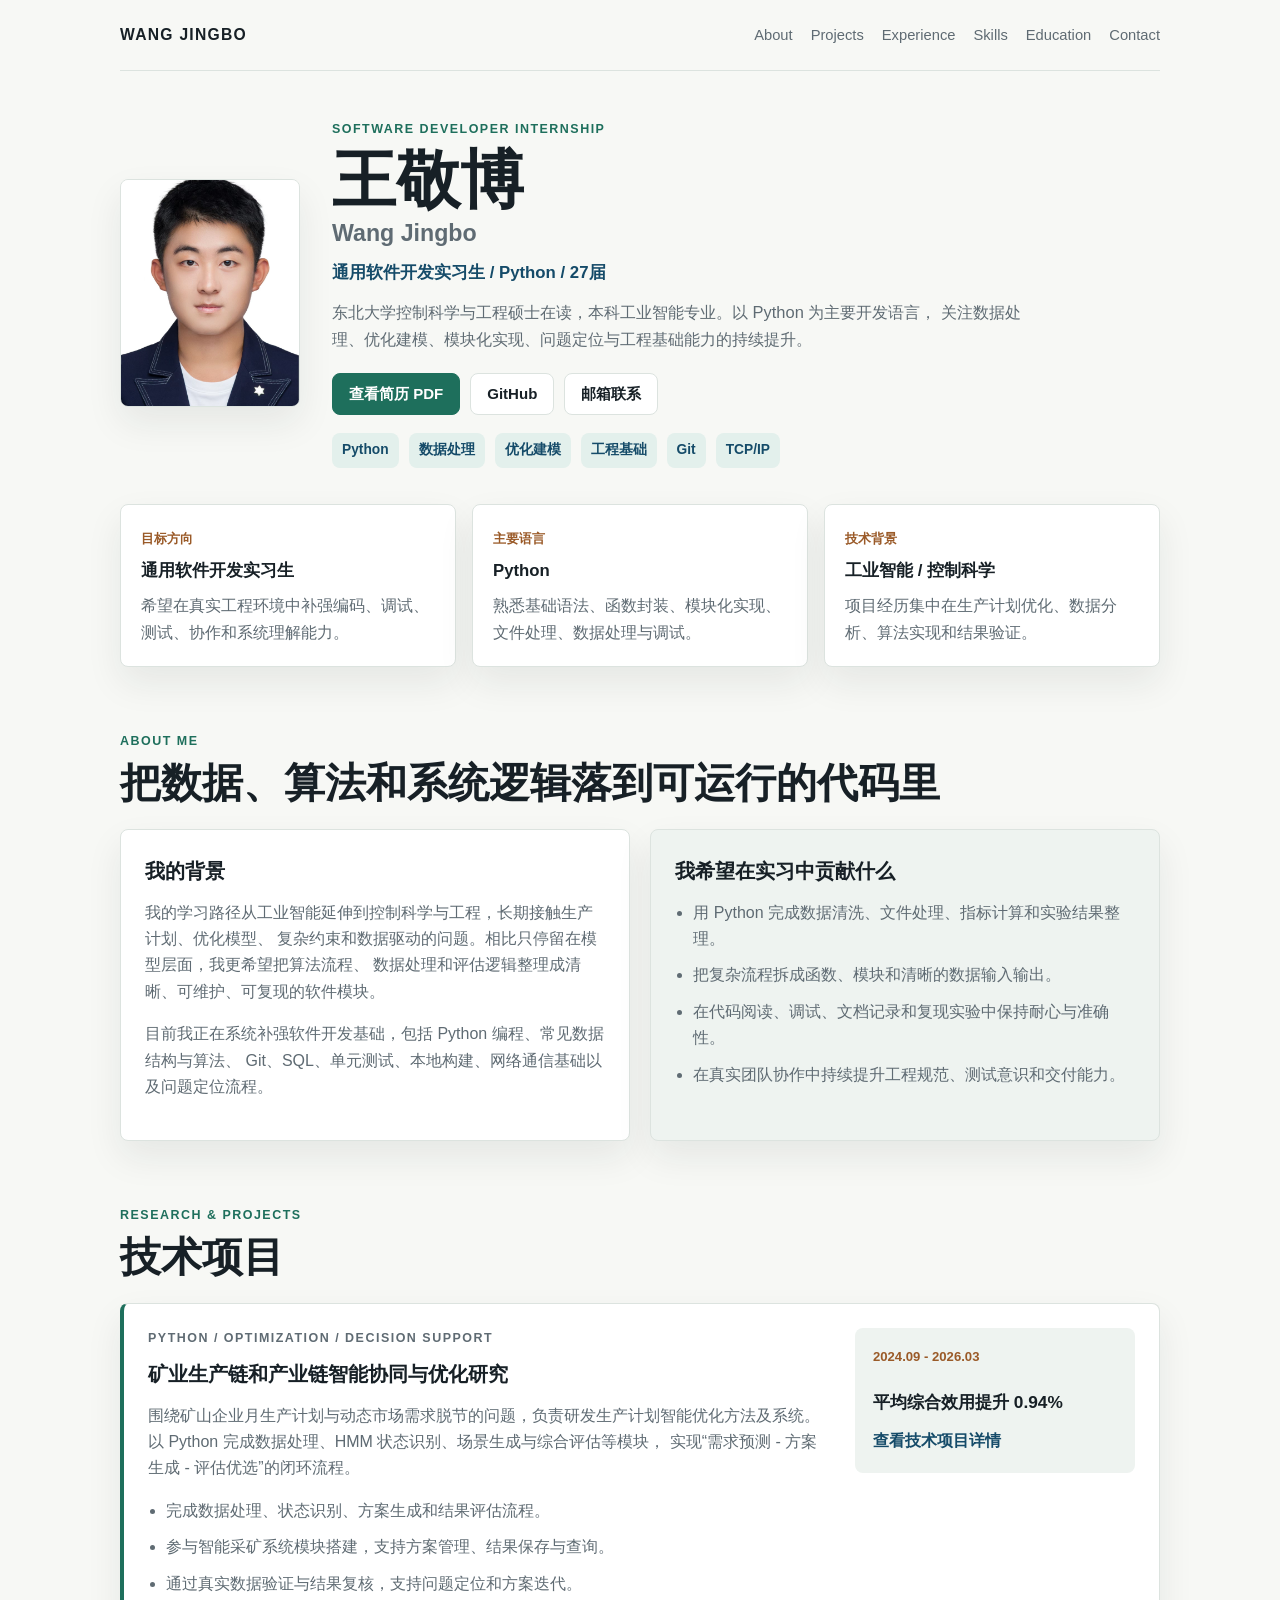
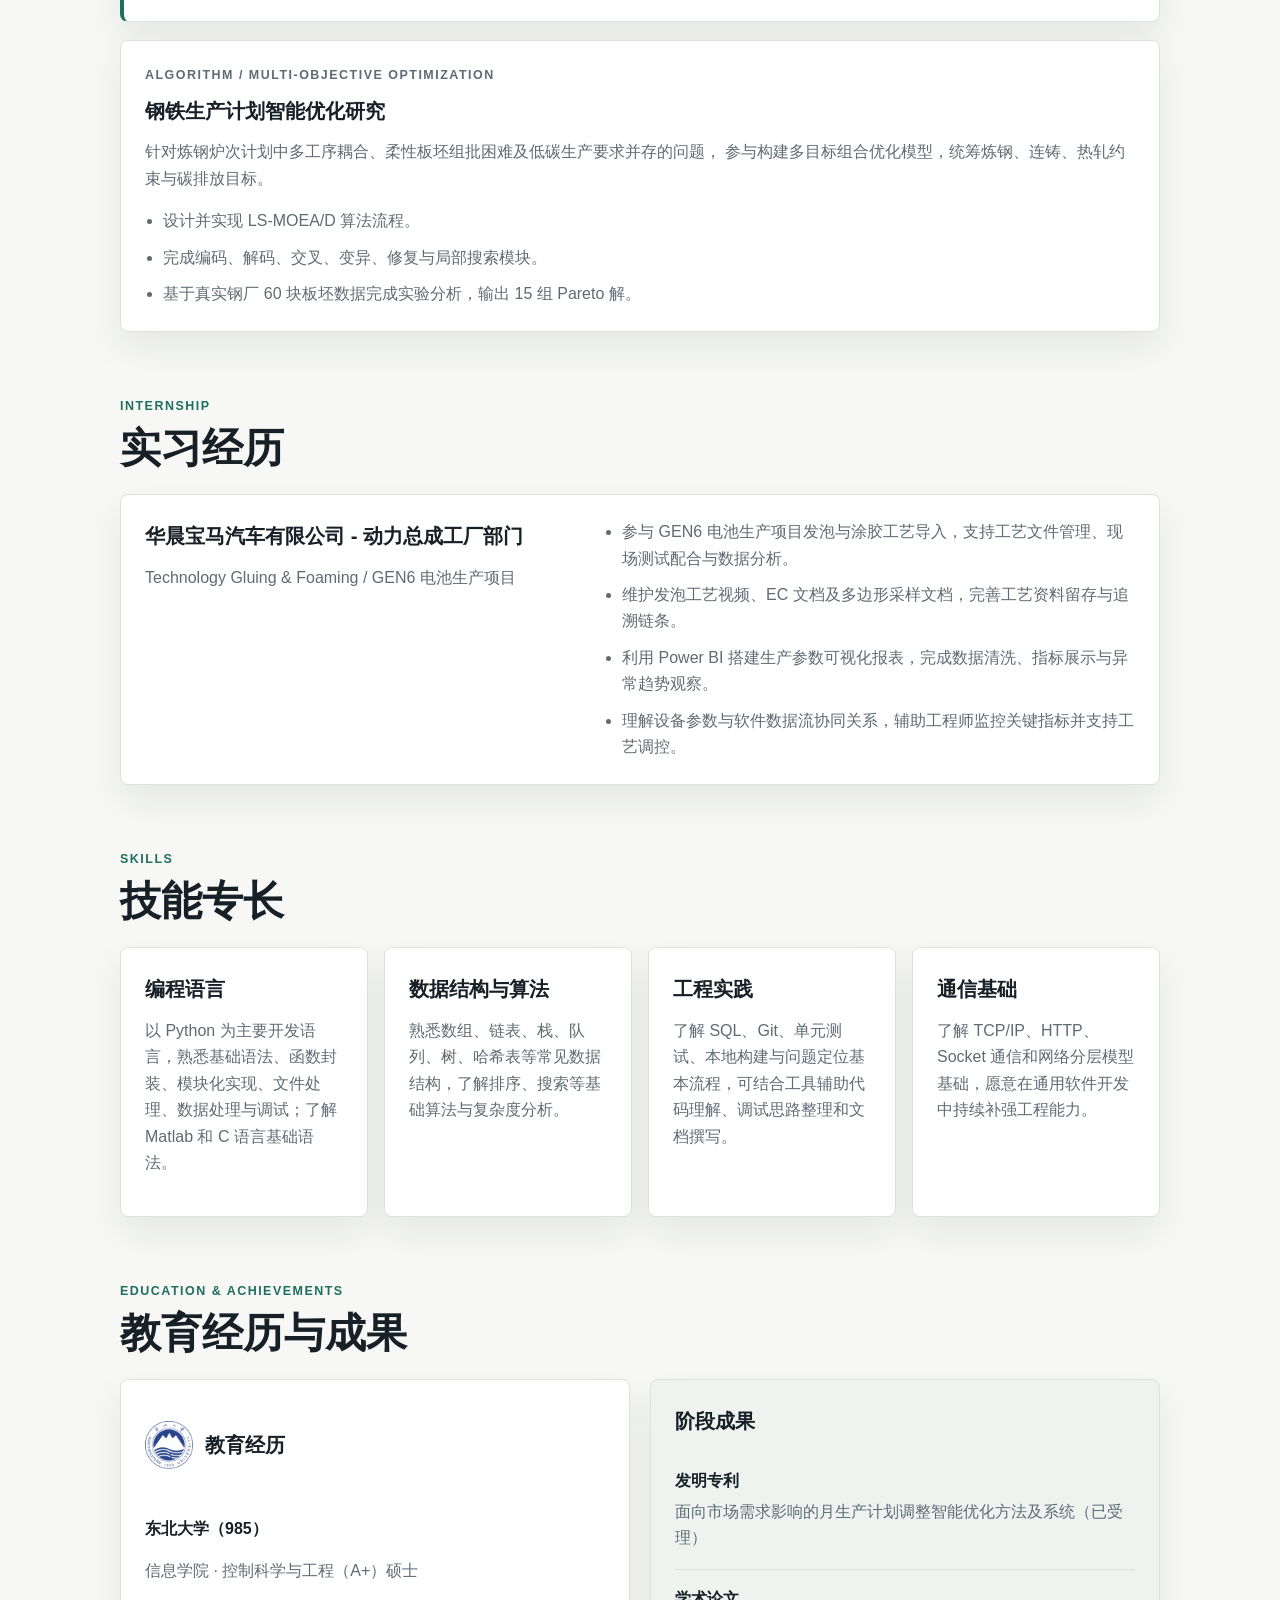
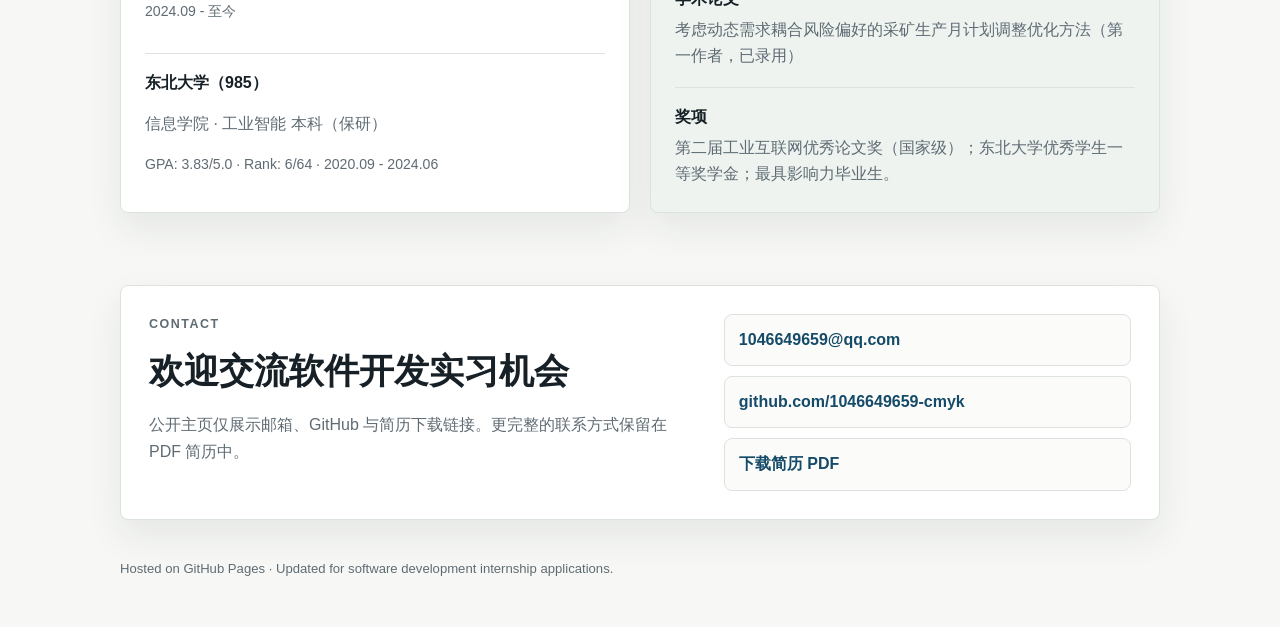
==== commit 7c7d7c65: "Add NEU logo to education heading" ====
--- a/index.html
+++ b/index.html
@@ -196,7 +196,10 @@
         </div>
         <div class="two-column">
           <article class="panel timeline-card">
-            <h3>教育经历</h3>
+            <h3 class="education-title">
+              <img src="assets/images/neu-logo.png" alt="东北大学校徽">
+              <span>教育经历</span>
+            </h3>
             <div class="timeline-item">
               <strong>东北大学（985）</strong>
               <span>信息学院 · 控制科学与工程（A+）硕士</span>
--- a/home.css
+++ b/home.css
@@ -176,6 +176,19 @@
   gap: 18px;
 }
 
+.education-title {
+  display: flex;
+  align-items: center;
+  gap: 12px;
+}
+
+.education-title img {
+  width: 48px;
+  height: 48px;
+  object-fit: contain;
+  flex: 0 0 auto;
+}
+
 .timeline-item {
   display: grid;
   gap: 4px;
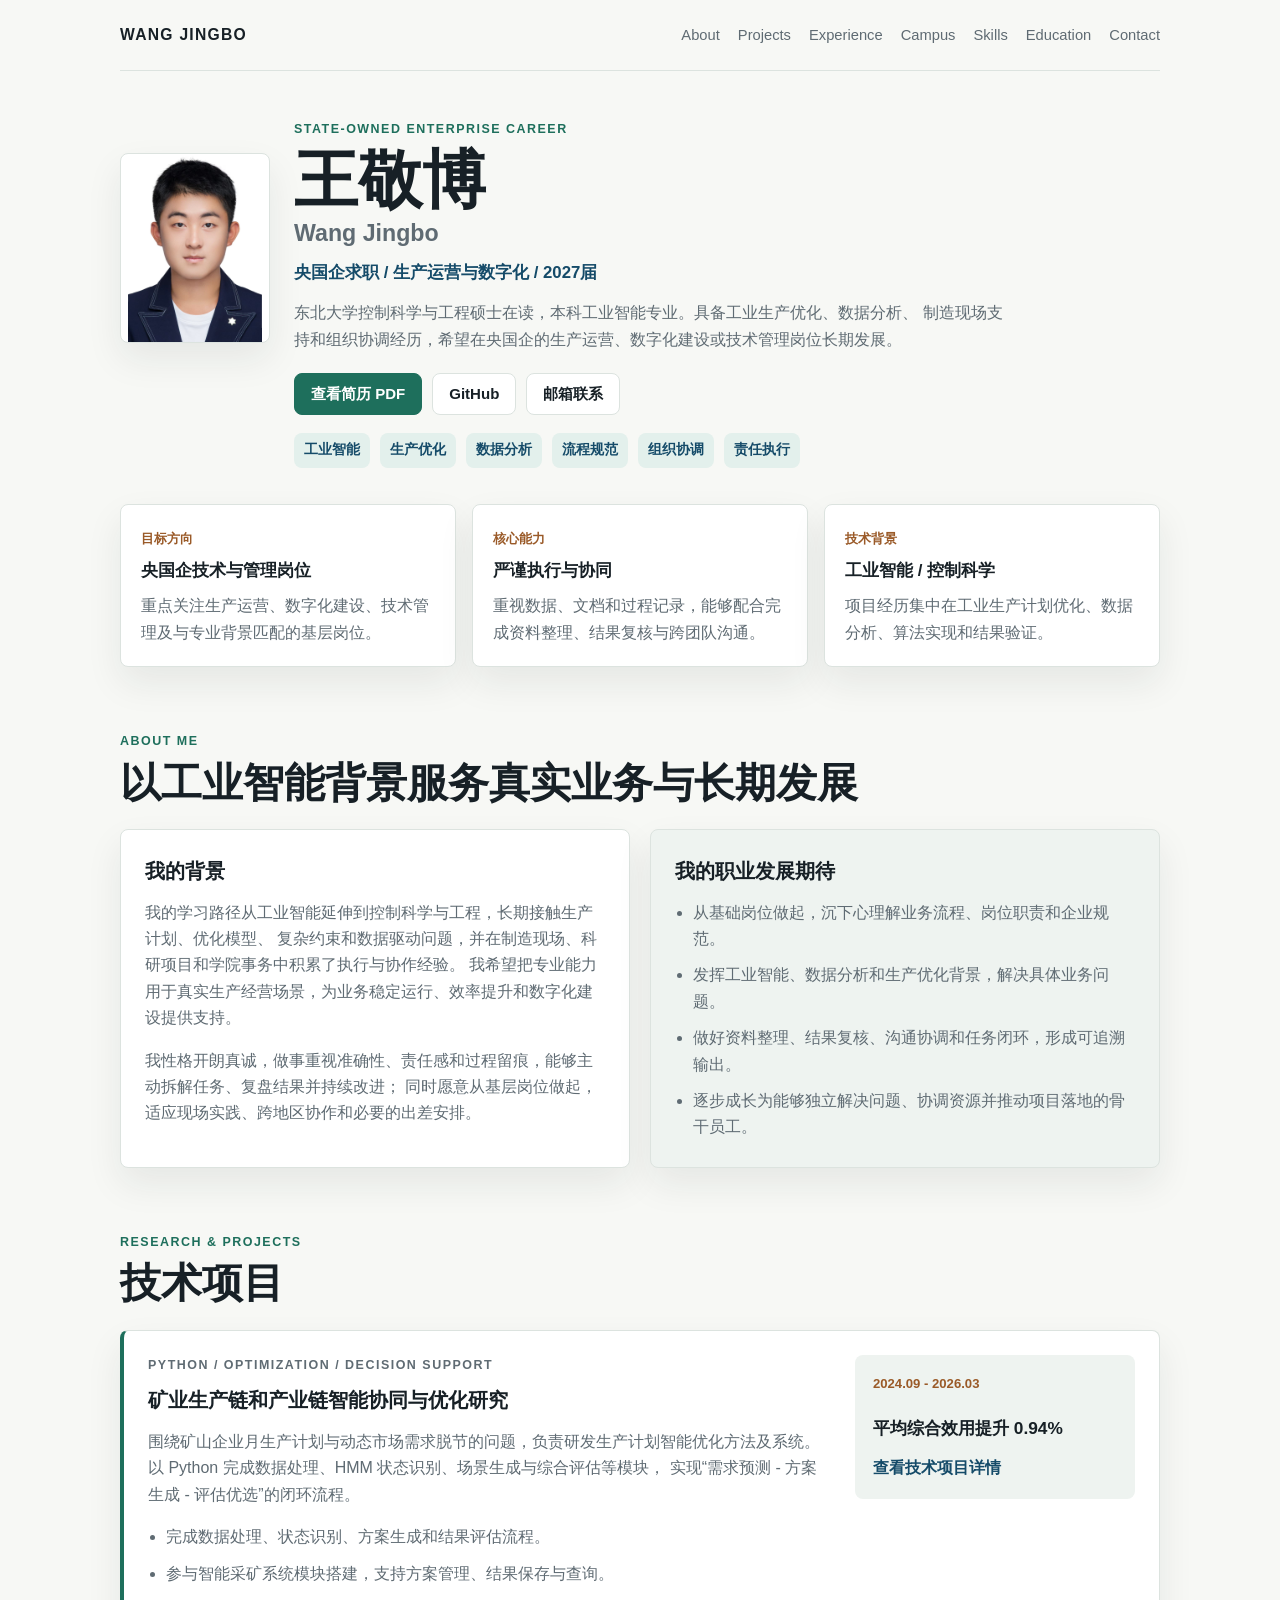
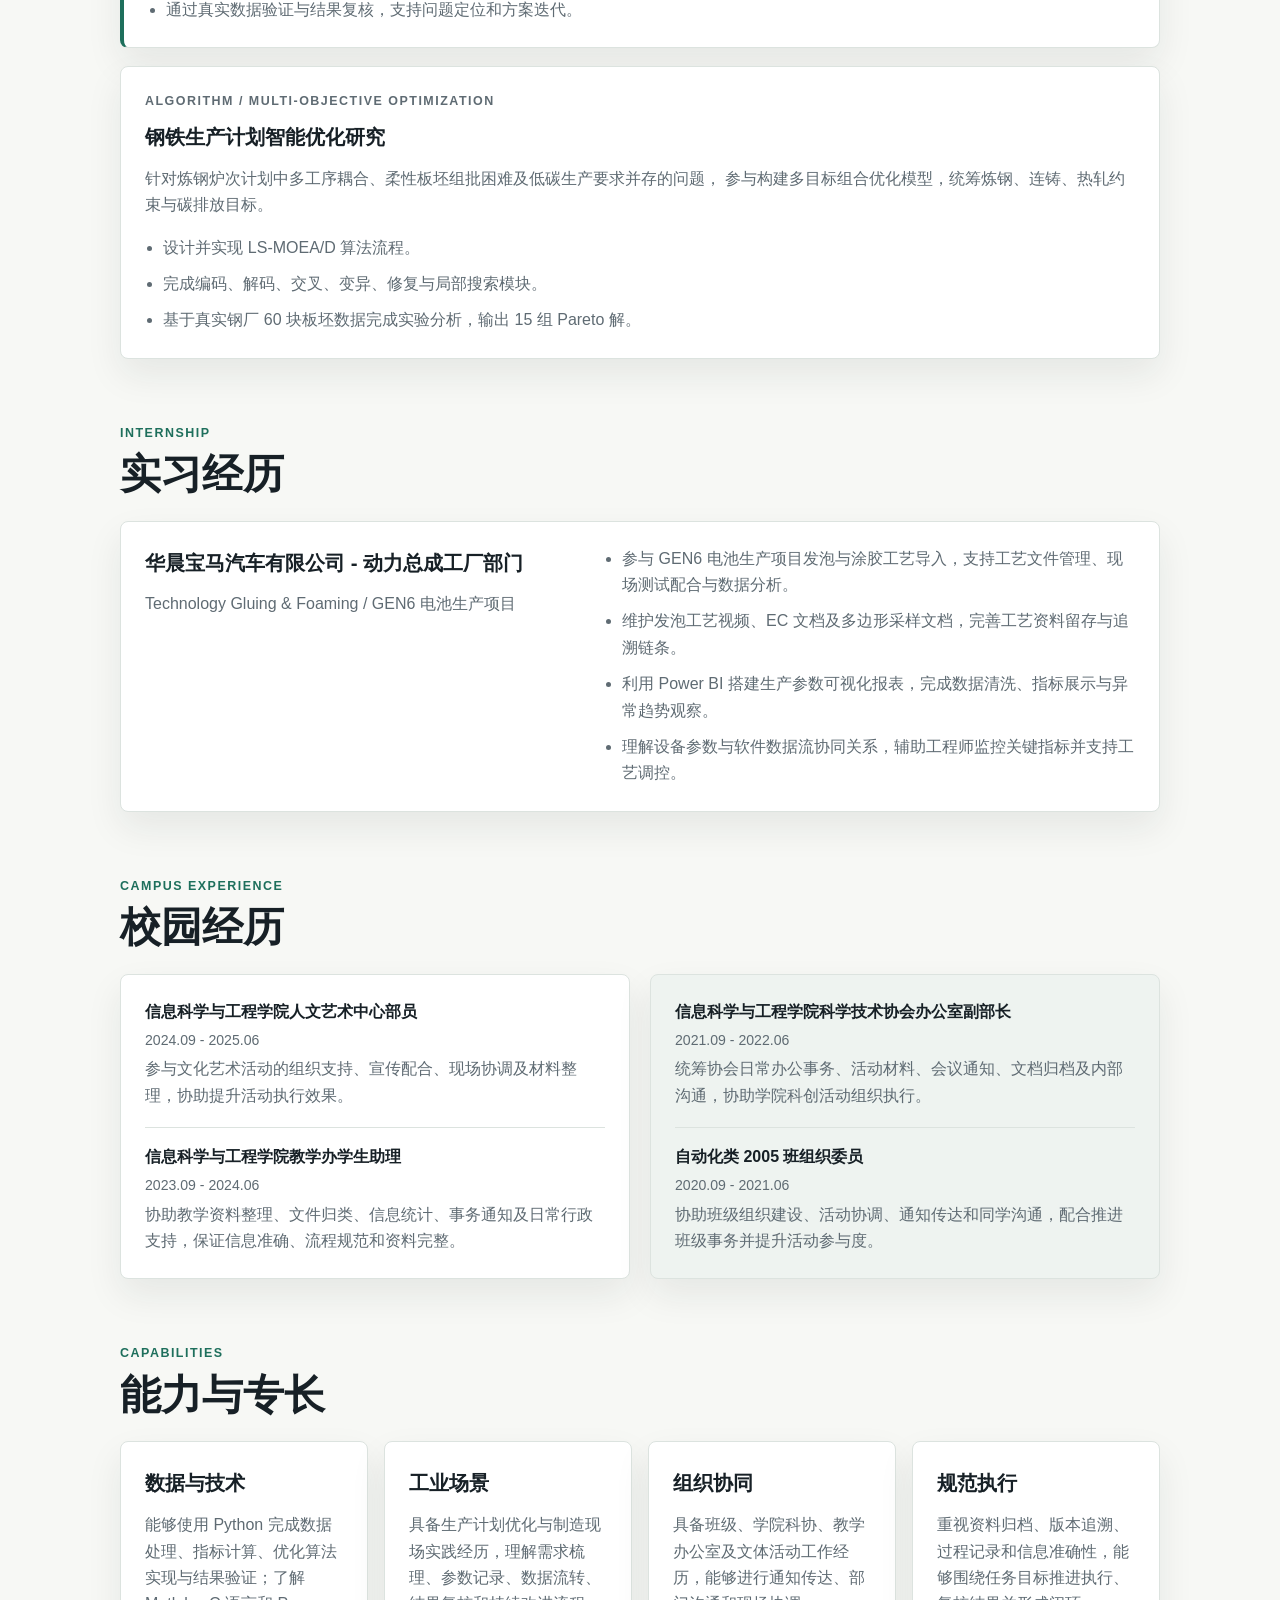
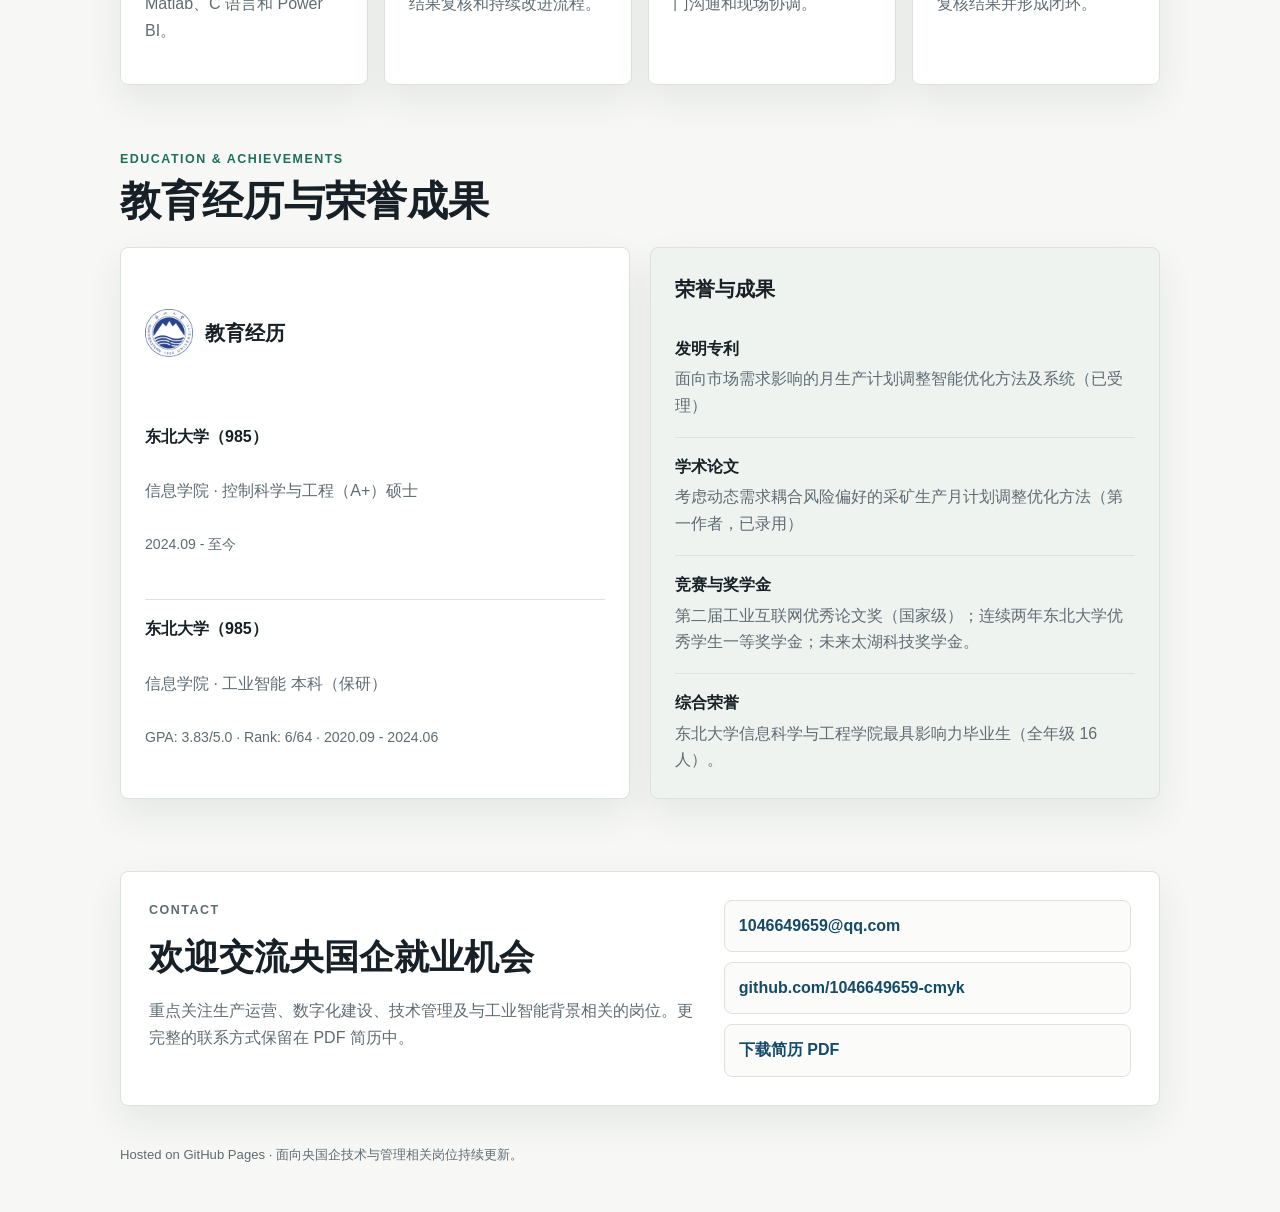
==== commit 8fd26719: "Update homepage for state-owned enterprise roles" ====
--- a/index.html
+++ b/index.html
@@ -3,8 +3,8 @@
 <head>
   <meta charset="UTF-8">
   <meta name="viewport" content="width=device-width, initial-scale=1.0">
-  <title>王敬博 | 软件开发实习生</title>
-  <meta name="description" content="王敬博的个人主页，面向通用软件开发实习生方向，展示 Python、数据处理、优化建模、工程基础、技术项目与教育经历。">
+  <title>王敬博 | 央国企技术与管理岗位</title>
+  <meta name="description" content="王敬博的个人主页，面向央国企技术与管理相关岗位，展示工业智能与控制科学背景、生产优化项目、制造业实习、校园工作及荣誉成果。">
   <link rel="stylesheet" href="styles.css">
   <link rel="stylesheet" href="home.css">
 </head>
@@ -16,6 +16,7 @@
         <a href="#about">About</a>
         <a href="#projects">Projects</a>
         <a href="#experience">Experience</a>
+        <a href="#campus">Campus</a>
         <a href="#skills">Skills</a>
         <a href="#education">Education</a>
         <a href="#contact">Contact</a>
@@ -28,25 +29,25 @@
           <img src="assets/images/headshot.jpg" alt="王敬博头像">
         </div>
         <div class="hero-copy">
-          <p class="eyebrow">Software Developer Internship</p>
+          <p class="eyebrow">State-owned Enterprise Career</p>
           <h1 id="hero-title">王敬博 <span>Wang Jingbo</span></h1>
-          <p class="hero-role">通用软件开发实习生 / Python / 27届</p>
+          <p class="hero-role">央国企求职 / 生产运营与数字化 / 2027届</p>
           <p class="hero-summary">
-            东北大学控制科学与工程硕士在读，本科工业智能专业。以 Python 为主要开发语言，
-            关注数据处理、优化建模、模块化实现、问题定位与工程基础能力的持续提升。
+            东北大学控制科学与工程硕士在读，本科工业智能专业。具备工业生产优化、数据分析、
+            制造现场支持和组织协调经历，希望在央国企的生产运营、数字化建设或技术管理岗位长期发展。
           </p>
           <div class="hero-actions">
             <a class="button button-primary" href="Resume.pdf" target="_blank" rel="noreferrer">查看简历 PDF</a>
             <a class="button button-secondary" href="https://github.com/1046649659-cmyk" target="_blank" rel="noreferrer">GitHub</a>
             <a class="button button-secondary" href="mailto:1046649659@qq.com">邮箱联系</a>
           </div>
-          <ul class="hero-tags" aria-label="技术关键词">
-            <li>Python</li>
-            <li>数据处理</li>
-            <li>优化建模</li>
-            <li>工程基础</li>
-            <li>Git</li>
-            <li>TCP/IP</li>
+          <ul class="hero-tags" aria-label="能力关键词">
+            <li>工业智能</li>
+            <li>生产优化</li>
+            <li>数据分析</li>
+            <li>流程规范</li>
+            <li>组织协调</li>
+            <li>责任执行</li>
           </ul>
         </div>
       </section>
@@ -54,47 +55,47 @@
       <section class="quick-facts" aria-label="个人概览">
         <article>
           <span>目标方向</span>
-          <strong>通用软件开发实习生</strong>
-          <p>希望在真实工程环境中补强编码、调试、测试、协作和系统理解能力。</p>
+          <strong>央国企技术与管理岗位</strong>
+          <p>重点关注生产运营、数字化建设、技术管理及与专业背景匹配的基层岗位。</p>
         </article>
         <article>
-          <span>主要语言</span>
-          <strong>Python</strong>
-          <p>熟悉基础语法、函数封装、模块化实现、文件处理、数据处理与调试。</p>
+          <span>核心能力</span>
+          <strong>严谨执行与协同</strong>
+          <p>重视数据、文档和过程记录，能够配合完成资料整理、结果复核与跨团队沟通。</p>
         </article>
         <article>
           <span>技术背景</span>
           <strong>工业智能 / 控制科学</strong>
-          <p>项目经历集中在生产计划优化、数据分析、算法实现和结果验证。</p>
+          <p>项目经历集中在工业生产计划优化、数据分析、算法实现和结果验证。</p>
         </article>
       </section>
 
       <section class="section-block" id="about">
         <div class="section-heading">
           <p class="eyebrow">About Me</p>
-          <h2>把数据、算法和系统逻辑落到可运行的代码里</h2>
+          <h2>以工业智能背景服务真实业务与长期发展</h2>
         </div>
         <div class="two-column">
           <article class="panel">
             <h3>我的背景</h3>
             <p>
               我的学习路径从工业智能延伸到控制科学与工程，长期接触生产计划、优化模型、
-              复杂约束和数据驱动的问题。相比只停留在模型层面，我更希望把算法流程、
-              数据处理和评估逻辑整理成清晰、可维护、可复现的软件模块。
+              复杂约束和数据驱动问题，并在制造现场、科研项目和学院事务中积累了执行与协作经验。
+              我希望把专业能力用于真实生产经营场景，为业务稳定运行、效率提升和数字化建设提供支持。
             </p>
             <p>
-              目前我正在系统补强软件开发基础，包括 Python 编程、常见数据结构与算法、
-              Git、SQL、单元测试、本地构建、网络通信基础以及问题定位流程。
+              我性格开朗真诚，做事重视准确性、责任感和过程留痕，能够主动拆解任务、复盘结果并持续改进；
+              同时愿意从基层岗位做起，适应现场实践、跨地区协作和必要的出差安排。
             </p>
           </article>
 
           <article class="panel panel-muted">
-            <h3>我希望在实习中贡献什么</h3>
+            <h3>我的职业发展期待</h3>
             <ul class="check-list">
-              <li>用 Python 完成数据清洗、文件处理、指标计算和实验结果整理。</li>
-              <li>把复杂流程拆成函数、模块和清晰的数据输入输出。</li>
-              <li>在代码阅读、调试、文档记录和复现实验中保持耐心与准确性。</li>
-              <li>在真实团队协作中持续提升工程规范、测试意识和交付能力。</li>
+              <li>从基础岗位做起，沉下心理解业务流程、岗位职责和企业规范。</li>
+              <li>发挥工业智能、数据分析和生产优化背景，解决具体业务问题。</li>
+              <li>做好资料整理、结果复核、沟通协调和任务闭环，形成可追溯输出。</li>
+              <li>逐步成长为能够独立解决问题、协调资源并推动项目落地的骨干员工。</li>
             </ul>
           </article>
         </div>
@@ -164,27 +165,60 @@
         </article>
       </section>
 
+      <section class="section-block" id="campus">
+        <div class="section-heading">
+          <p class="eyebrow">Campus Experience</p>
+          <h2>校园经历</h2>
+        </div>
+        <div class="two-column campus-grid">
+          <article class="panel timeline-card">
+            <div class="timeline-item">
+              <strong>信息科学与工程学院人文艺术中心部员</strong>
+              <small>2024.09 - 2025.06</small>
+              <span>参与文化艺术活动的组织支持、宣传配合、现场协调及材料整理，协助提升活动执行效果。</span>
+            </div>
+            <div class="timeline-item">
+              <strong>信息科学与工程学院教学办学生助理</strong>
+              <small>2023.09 - 2024.06</small>
+              <span>协助教学资料整理、文件归类、信息统计、事务通知及日常行政支持，保证信息准确、流程规范和资料完整。</span>
+            </div>
+          </article>
+          <article class="panel panel-muted timeline-card">
+            <div class="timeline-item">
+              <strong>信息科学与工程学院科学技术协会办公室副部长</strong>
+              <small>2021.09 - 2022.06</small>
+              <span>统筹协会日常办公事务、活动材料、会议通知、文档归档及内部沟通，协助学院科创活动组织执行。</span>
+            </div>
+            <div class="timeline-item">
+              <strong>自动化类 2005 班组织委员</strong>
+              <small>2020.09 - 2021.06</small>
+              <span>协助班级组织建设、活动协调、通知传达和同学沟通，配合推进班级事务并提升活动参与度。</span>
+            </div>
+          </article>
+        </div>
+      </section>
+
       <section class="section-block" id="skills">
         <div class="section-heading">
-          <p class="eyebrow">Skills</p>
-          <h2>技能专长</h2>
+          <p class="eyebrow">Capabilities</p>
+          <h2>能力与专长</h2>
         </div>
         <div class="skill-grid">
           <article class="panel">
-            <h3>编程语言</h3>
-            <p>以 Python 为主要开发语言，熟悉基础语法、函数封装、模块化实现、文件处理、数据处理与调试；了解 Matlab 和 C 语言基础语法。</p>
-          </article>
-          <article class="panel">
-            <h3>数据结构与算法</h3>
-            <p>熟悉数组、链表、栈、队列、树、哈希表等常见数据结构，了解排序、搜索等基础算法与复杂度分析。</p>
-          </article>
-          <article class="panel">
-            <h3>工程实践</h3>
-            <p>了解 SQL、Git、单元测试、本地构建与问题定位基本流程，可结合工具辅助代码理解、调试思路整理和文档撰写。</p>
-          </article>
-          <article class="panel">
-            <h3>通信基础</h3>
-            <p>了解 TCP/IP、HTTP、Socket 通信和网络分层模型基础，愿意在通用软件开发中持续补强工程能力。</p>
+            <h3>数据与技术</h3>
+            <p>能够使用 Python 完成数据处理、指标计算、优化算法实现与结果验证；了解 Matlab、C 语言和 Power BI。</p>
+          </article>
+          <article class="panel">
+            <h3>工业场景</h3>
+            <p>具备生产计划优化与制造现场实践经历，理解需求梳理、参数记录、数据流转、结果复核和持续改进流程。</p>
+          </article>
+          <article class="panel">
+            <h3>组织协同</h3>
+            <p>具备班级、学院科协、教学办公室及文体活动工作经历，能够进行通知传达、部门沟通和现场协调。</p>
+          </article>
+          <article class="panel">
+            <h3>规范执行</h3>
+            <p>重视资料归档、版本追溯、过程记录和信息准确性，能够围绕任务目标推进执行、复核结果并形成闭环。</p>
           </article>
         </div>
       </section>
@@ -192,7 +226,7 @@
       <section class="section-block" id="education">
         <div class="section-heading">
           <p class="eyebrow">Education &amp; Achievements</p>
-          <h2>教育经历与成果</h2>
+          <h2>教育经历与荣誉成果</h2>
         </div>
         <div class="two-column">
           <article class="panel timeline-card">
@@ -213,7 +247,7 @@
           </article>
 
           <article class="panel panel-muted timeline-card">
-            <h3>阶段成果</h3>
+            <h3>荣誉与成果</h3>
             <div class="timeline-item">
               <strong>发明专利</strong>
               <span>面向市场需求影响的月生产计划调整智能优化方法及系统（已受理）</span>
@@ -223,8 +257,12 @@
               <span>考虑动态需求耦合风险偏好的采矿生产月计划调整优化方法（第一作者，已录用）</span>
             </div>
             <div class="timeline-item">
-              <strong>奖项</strong>
-              <span>第二届工业互联网优秀论文奖（国家级）；东北大学优秀学生一等奖学金；最具影响力毕业生。</span>
+              <strong>竞赛与奖学金</strong>
+              <span>第二届工业互联网优秀论文奖（国家级）；连续两年东北大学优秀学生一等奖学金；未来太湖科技奖学金。</span>
+            </div>
+            <div class="timeline-item">
+              <strong>综合荣誉</strong>
+              <span>东北大学信息科学与工程学院最具影响力毕业生（全年级 16 人）。</span>
             </div>
           </article>
         </div>
@@ -233,9 +271,9 @@
       <section class="contact-panel" id="contact">
         <div>
           <p class="eyebrow">Contact</p>
-          <h2>欢迎交流软件开发实习机会</h2>
+          <h2>欢迎交流央国企就业机会</h2>
           <p>
-            公开主页仅展示邮箱、GitHub 与简历下载链接。更完整的联系方式保留在 PDF 简历中。
+            重点关注生产运营、数字化建设、技术管理及与工业智能背景相关的岗位。更完整的联系方式保留在 PDF 简历中。
           </p>
         </div>
         <div class="contact-list">
@@ -247,7 +285,7 @@
     </main>
 
     <footer class="site-footer">
-      <p>Hosted on GitHub Pages · Updated for software development internship applications.</p>
+      <p>Hosted on GitHub Pages · 面向央国企技术与管理相关岗位持续更新。</p>
     </footer>
   </div>
 </body>
--- a/home.css
+++ b/home.css
@@ -12,16 +12,21 @@
 
 .profile-hero {
   display: grid;
-  grid-template-columns: 180px minmax(0, 1fr);
-  gap: 32px;
-  align-items: center;
+  grid-template-columns: 150px minmax(0, 1fr);
+  gap: 24px;
+  align-items: start;
   padding: 48px 0 36px;
 }
 
+.hero-photo {
+  padding-top: 34px;
+}
+
 .hero-photo img {
-  width: 180px;
-  height: 228px;
-  object-fit: cover;
+  width: 150px;
+  height: 190px;
+  object-fit: contain;
+  background: #fff;
   border-radius: var(--radius);
   border: 1px solid var(--line);
   box-shadow: var(--shadow);
@@ -228,8 +233,8 @@
   }
 
   .hero-photo img {
-    width: 140px;
-    height: 178px;
+    width: 132px;
+    height: 168px;
   }
 
   .quick-facts,
